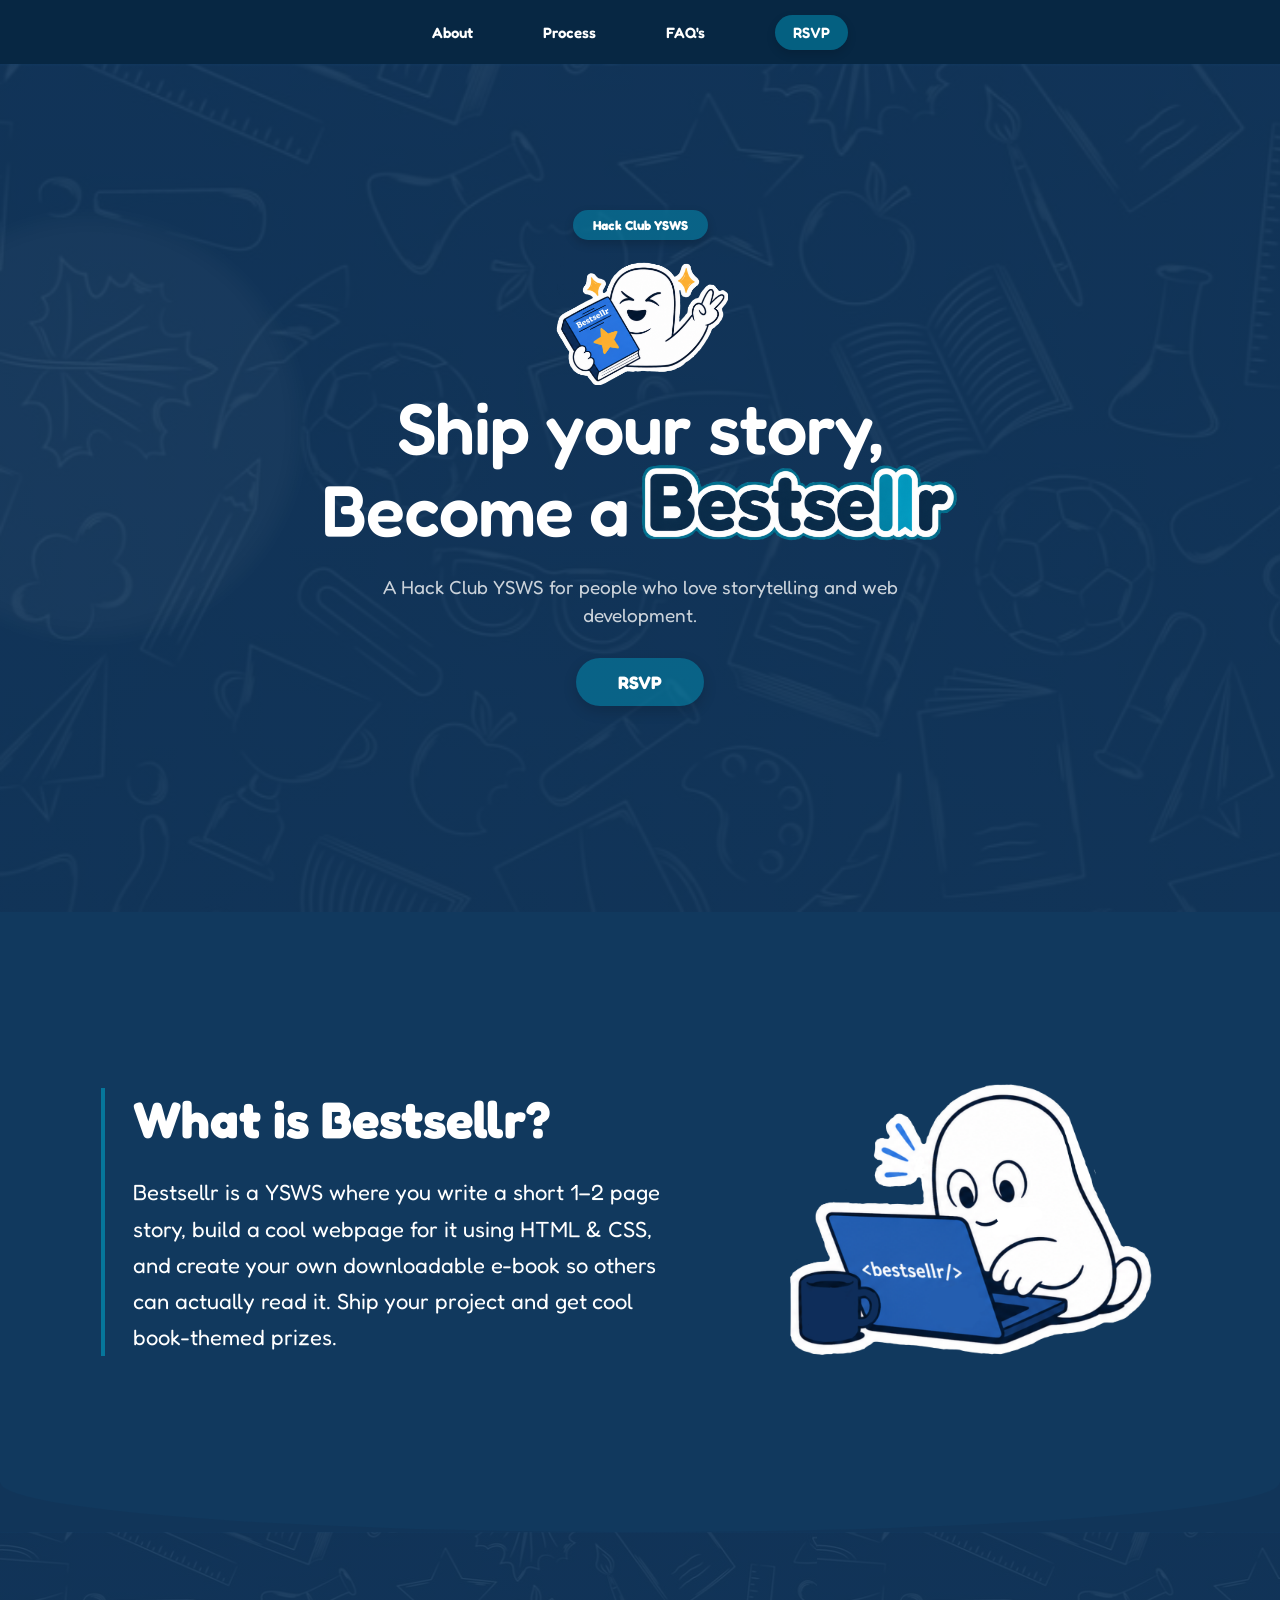
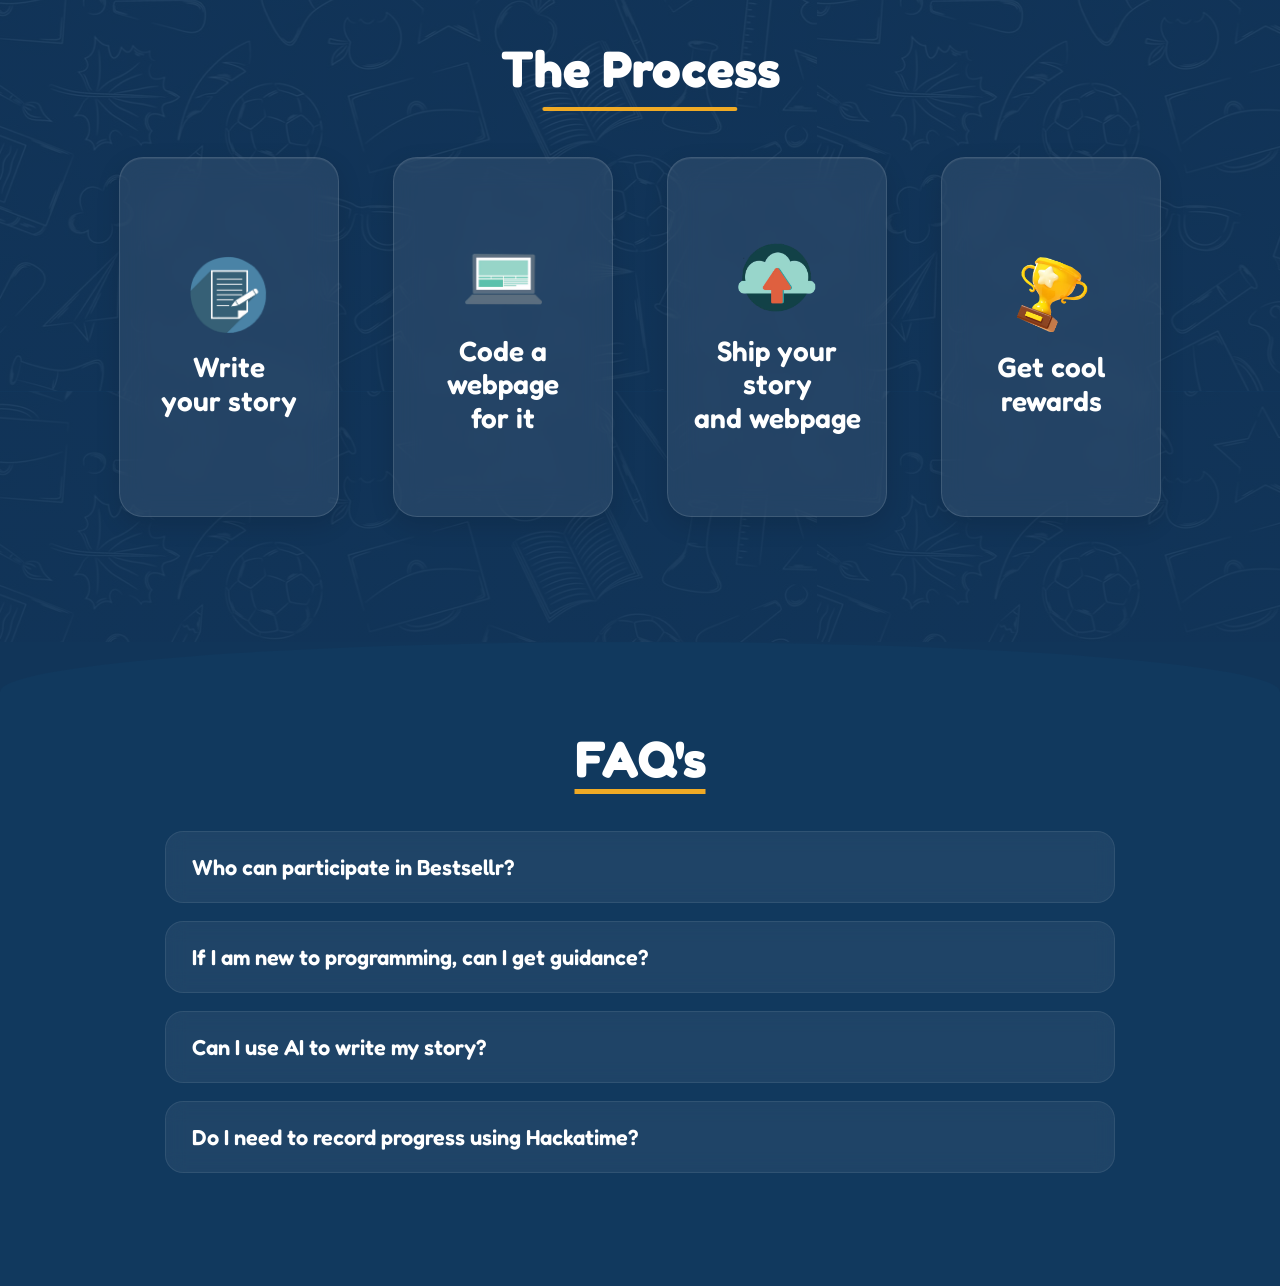
==== index.html @ 200b9997 "Made few updates" ====
<!DOCTYPE html>
<html lang="en">

<head>
    <title>Bestsellr</title>

    <meta charset="UTF-8">
    <meta name="viewport" content="width=device-width, initial-scale=1.0">

    <link rel="stylesheet" href="style.css">

    <link rel="preconnect" href="https://fonts.googleapis.com">
    <link rel="preconnect" href="https://fonts.gstatic.com" crossorigin>

    <link href="https://fonts.googleapis.com/css2?family=Fredoka:wght@300..700&display=swap" rel="stylesheet">
</head>

<body>
    <nav class="navbar">

        <div class="logo">
            <img src="images/bestsellr-logo.png" alt="Bestsellr Logo">
        </div>

        <ul class="nav-links">
            <li><a href="#about">About</a></li>
            <li><a href="#process">Process</a></li>
            <li><a href="#faq">FAQ's</a></li>
            <li><a href="https://rsvp.hackclub.community/bestsellr" class="nav-rsvp">RSVP</a></li>
        </ul>

    </nav>

    <header class="hero-section">

        <span class="tag">
            Hack Club YSWS
        </span>

        <img class="hero-mascot"
            src="images/bestsellrmascot.png"
            alt="Bestsellr Happy Mascot">

        <div class="hero-title">

            <h1>Ship your story,</h1>

            <div class="hero-bottom-title">

                <h1>Become a</h1>

                <img src="images/bestsellr-logo.png"
                    alt="Bestsellr Logo">

            </div>

        </div>

        <p>
            A Hack Club YSWS for people who love storytelling
            and web development.
        </p>

        <a href="https://rsvp.hackclub.community/bestsellr" class="hero-button">
            RSVP
        </a>

    </header>

    <section class="about-bestsellr-section" id="about">

        <div class="about-text">

            <h2>What is Bestsellr?</h2>

            <p>
                Bestsellr is a YSWS where you write a short
                1–2 page story, build a cool webpage for it
                using HTML & CSS, and create your own
                downloadable e-book so others can actually
                read it.

                Ship your project and get cool
                book-themed prizes.
            </p>

        </div>

        <img src="images/codingmascot.png"
            alt="Coding Mascot">

    </section>

    <section class="process-section" id="process">

        <h2>The Process</h2>

        <div class="process-cards">

            <div class="card">

                <img src="images/write.png"
                    alt="Write Story">

                <h3>Write your story</h3>

            </div>

            <div class="card">

                <img src="images/code.png"
                    alt="Code Website">

                <h3>Code a webpage for it</h3>

            </div>

            <div class="card">

                <img src="images/ship.png"
                    alt="Ship Project">

                <h3>Ship your story and webpage</h3>

            </div>

            <div class="card">

                <img src="images/reward.png"
                    alt="Rewards">

                <h3>Get cool rewards</h3>

            </div>

        </div>

    </section>
    
    <section class="faq-section" id="faq">

        <h2>FAQ's</h2>

        <div class="faq">

            <div class="faq-question">

                <h3>
                    Who can participate in Bestsellr?
                </h3>

                <div class="faq-arrow"></div>

            </div>

            <p>
                Anyone aged 13–18 (inclusive) can participate.
                No prior experience is required.
            </p>

        </div>

        <div class="faq">

            <div class="faq-question">

                <h3>
                    If I am new to programming,
                    can I get guidance?
                </h3>

                <div class="faq-arrow"></div>

            </div>

            <p>
                Yep! You will get beginner-friendly guidance
                where we build a sample webpage together
                using basic HTML and CSS.
            </p>

        </div>
        <div class="faq">

            <div class="faq-question">

                <h3>
                    Can I use AI to write my story?
                </h3>

                <div class="faq-arrow"></div>

            </div>

            <p>
                Nope! We encourage completely human-written,
                original, and creative stories.
            </p>

        </div>

        <div class="faq">

            <div class="faq-question">

                <h3>
                    Do I need to record progress using Hackatime?
                </h3>

                <div class="faq-arrow"></div>

            </div>

            <p>
                Yep! You should submit Hackatime or
                Hack Club Lapse recorded project to verify your work.
            </p>

        </div>

    </section>

    <script src="script.js"></script>

</body>

</html>
---- style.css ----
* {
    margin: 0;
    padding: 0;
    box-sizing: border-box;
}

html {
    scroll-behavior: smooth;
}

body {
    font-family: "Fredoka", sans-serif;
    background: #113559;
    color: white;
    overflow-x: hidden;
}

/* NAVBAR */

.navbar {
    width: 100%;
    height: 64px;
    background-color: #072743;

    display: flex;
    justify-content: center;
    align-items: center;

    position: sticky;
    top: 0;
    z-index: 1000;
}

.logo {
    display: none;
}

.nav-links {
    list-style: none;
    display: flex;
    gap: 70px;

}

.nav-links a {
    color: #ffffff;
    text-decoration: none;

    font-size: 15px;
    font-weight: 600;

    position: relative;

    transition: 0.3s ease;
}
.nav-links a::after {
    content: "";

    position: absolute;

    left: 0;
    bottom: -5px;

    width: 0%;
    height: 2px;

    background: white;

    border-radius: 10px;

    transition: width 0.35s ease;
}

.nav-links a:hover::after {
    width: 100%;
}

.nav-rsvp {
    background: rgba(2, 145, 181, 0.55);

    padding: 8px 18px;

    border-radius: 999px;

    box-shadow: 0 4px 10px rgba(0, 0, 0, 0.14);

    transition: 0.3s ease !important;
}

.nav-rsvp:hover {
    background: rgba(2, 145, 181, 0.85);
}
.nav-rsvp::after {
    display: none;
}

.hero-section {
    width: 100%;
    min-height: calc(100vh - 52px);

    background:
        linear-gradient(
            rgba(17, 53, 89, 0.90),
            rgba(17, 53, 89, 0.93)
        ),
        url("images/bg-pattern.png");

    background-size: cover;
    background-position: center;

    display: flex;
    flex-direction: column;
    align-items: center;
    justify-content: center;

    text-align: center;

    padding: 10px 20px 70px;

    position: relative;

}
.hero-section::before {
    content: "";

    position: absolute;

    width: 420px;
    height: 420px;

    background: rgba(255,255,255,0.03);

    border-radius: 50%;

    top: 18%;
    left: -120px;

    filter: blur(10px);
}
.tag {
    background: rgba(2, 145, 181, 0.5);
    color: white;

    font-size: 13px;
    font-weight: 700;

    padding: 7px 20px;
    border-radius: 30px;

    margin-bottom: 16px;

    box-shadow: 0 4px 10px rgba(0, 0, 0, 0.18);
}

.hero-mascot {
    width: 175px;
    margin-bottom: 10px;
}

.hero-title h1 {
    font-size: clamp(44px, 6vw, 72px);

    line-height: 1.08;

    font-weight: 550;

    letter-spacing: -1px;
}
.hero-bottom-title {
    margin-top: 6px;
}

.hero-bottom-title {
    display: flex;
    justify-content: center;
    align-items: center;
    gap: 12px;

    margin-top: 4px;
}

.hero-bottom-title {
    display: flex;
    align-items: flex-end;
    justify-content: center;

    gap: 10px;

    margin-top: -4px;
}

.hero-bottom-title img {
    width: clamp(190px, 26vw, 320px);

    transform: translateY(-2px);
}

.hero-bottom-title img {
    width: clamp(190px, 26vw, 320px);

    transform: translateY(-2px);
}

.hero-section p {
    max-width: 620px;

    font-size: 19px;
    line-height: 1.5;

    color: rgba(255,255,255,0.78);

    margin-top: 18px;
    margin-bottom: 28px;
}

.hero-title {
    transform: translateY(-6px);
}

.hero-button {
    background: rgba(2, 145, 181, 0.5);
    color: white;

    border: none;
    border-radius: 28px;

    padding: 13px 42px;

    font-family: "Fredoka", sans-serif;
    font-size: 18px;
    font-weight: 700;

    cursor: pointer;

    transition: 0.3s ease;

    box-shadow: 0 5px 14px rgba(0, 0, 0, 0.16);
    display: inline-block;
    text-decoration: none;
}

.hero-button:hover {
    transform: translateY(-3px);
    background: rgba(2, 145, 181, 1);
}


.about-bestsellr-section {
    width: 100%;
    min-height: 620px;

    background: #11395e;

    display: flex;
    align-items: center;
    justify-content: center;

    gap: 100px;

    padding: 90px 8%;

    position: relative;
    overflow: hidden;

    
    border-bottom-left-radius: 50% 50px;
    border-bottom-right-radius: 50% 50px;
}

.about-text {
    max-width: 560px;

    border-left: 4px solid rgba(2, 145, 181, 0.7);

    padding-left: 28px;

    transform: translateX(-24px);

}

.about-text h2 {
    font-size: clamp(34px, 4vw, 54px);
    margin-bottom: 24px;
}

.about-text p {
    font-size: 22px;
    line-height: 1.65;
    color: #ffffff;
}

.about-bestsellr-section img {
    width: 370px;
    position: relative;
    z-index: 2;
    filter: none;
    box-shadow: none;
    animation: none;
}

.process-section {
    width: 100%;
    background:
        linear-gradient(
            rgba(17, 53, 89, 0.90),
            rgba(17, 53, 89, 0.93)
        ),
        url("images/bg-pattern.png");

    text-align: center;

    padding: 105px 8% 125px;
}

.process-section h2 {
    font-size: clamp(34px, 4vw, 54px);

    margin-bottom: 58px;

    position: relative;

    display: inline-block;
}

.process-section h2::after {
    content: "";

    position: absolute;

    left: 50%;
    bottom: -12px;

    transform: translateX(-50%);

    width: 70%;
    height: 4px;

    background: #f0aa25;

    border-radius: 20px;
}

.process-cards {
    max-width: 1100px;
    margin: 0 auto;

    display: grid;
    grid-template-columns: repeat(4, 1fr);

    gap: 22px;
}

.card {
    width: 100%;
    max-width: 220px;
    margin: 0 auto;

    background: rgba(255, 255, 255, 0.08);

    border: 1px solid rgba(255, 255, 255, 0.12);

    border-radius: 24px;

    min-height: 360px;

    padding: 38px 18px;

    display: flex;
    flex-direction: column;
    align-items: center;
    justify-content: center;

    transition: 0.35s ease;

    backdrop-filter: blur(14px);
    -webkit-backdrop-filter: blur(14px);

    box-shadow:
        0 8px 24px rgba(0, 0, 0, 0.12),
        inset 0 1px 1px rgba(255, 255, 255, 0.08);
}

.card:hover {
    transform: translateY(-10px);

    background: rgba(255, 255, 255, 0.12);

    border-color: rgba(255, 255, 255, 0.18);
}

.card img {
    width: 78px;
    height: 78px;
    object-fit: contain;
    margin-bottom: 18px;

    transition: 0.3s ease;
}

.card:hover img {
    transform: scale(1.12) rotate(3deg);
}

.card h3 {
    font-size: 28px;
    line-height: 1.2;

    color: white;
    font-weight: 600;

    text-align: center;
    text-wrap: balance;
}

.faq-section {
    width: 100%;
    background: #11395e;

    padding: 85px 8% 95px;

    border-top-left-radius: 50% 50px;
    border-top-right-radius: 50% 50px;
}

.faq-section h2 {
    text-align: center;
    font-size: clamp(34px, 4vw, 54px);
    margin-bottom: 42px;

    text-decoration: underline;
    text-decoration-color: #f0aa25;
    text-underline-offset: 12px;
}

.faq {
    max-width: 950px;

    background: rgba(255, 255, 255, 0.06);

    border: 1px solid rgba(255, 255, 255, 0.08);

    margin: 18px auto;

    border-radius: 18px;

    overflow: hidden;

    cursor: pointer;

    transition: 0.3s ease;

    backdrop-filter: blur(10px);
}

.faq:hover {
    background: rgba(255, 255, 255, 0.09);

    transform: translateY(-2px);
}

.faq-question {
    width: 100%;

    padding: 22px 26px;

    display: flex;
    align-items: center;
    justify-content: space-between;

    gap: 20px;
}

.faq h3 {
    font-size: clamp(16px, 1.7vw, 22px);
    color: white;
    font-weight: 600;
}

.faq-arrow {
    font-size: 26px;
    color: #f0aa25;

    transition: 0.3s ease;
}

.faq p {
    max-height: 0;
    overflow: hidden;

    padding: 0 26px;

    font-size: clamp(15px, 1.4vw, 18px);
    line-height: 1.5;

    color: #d7e6ee;

    transition: 0.35s ease;
}

.faq.active p {
    max-height: 180px;

    padding: 0 26px 22px;
}

.faq.active .faq-arrow {
    transform: rotate(180deg);
}

footer {
    background: #072743;
    text-align: center;
    padding: 24px 15px;
}

footer p {
    color: #d7e6ee;
    font-size: 15px;
}

/* ANIMATIONS */

@keyframes float {
    0% {
        transform: translateY(0);
    }

    50% {
        transform: translateY(-14px);
    }

    100% {
        transform: translateY(0);
    }
}

@keyframes fadeIn {
    from {
        opacity: 0;
    }

    to {
        opacity: 1;
    }
}

@keyframes slideUp {
    from {
        opacity: 0;
        transform: translateY(28px);
    }

    to {
        opacity: 1;
        transform: translateY(0);
    }
}

@keyframes popUp {
    from {
        opacity: 0;
        transform: scale(0.85);
    }

    to {
        opacity: 1;
        transform: scale(1);
    }
}

/* RESPONSIVE */

@media (max-width: 950px) {
    .about-bestsellr-section {
        flex-direction: column;
        text-align: center;
        gap: 40px;
    }

    .process-cards {
        grid-template-columns: repeat(2, 1fr);
    }
}

@media (max-width: 600px) {
    .navbar {
        height: 50px;
    }

    .nav-links {
        gap: 30px;
    }

    .nav-links a {
        font-size: 12px;
    }

    .hero-section {
        min-height: calc(100vh - 50px);
        padding: 50px 18px;
    }

    .hero-mascot {
        width: 120px;
    }

    .hero-bottom-title {
        gap: 8px;
    }

    .about-bestsellr-section,
    .process-section,
    .faq-section {
        padding-left: 6%;
        padding-right: 6%;
    }

    .process-cards {
        grid-template-columns: 1fr;
    }

    .card {
        min-height: 190px;
    }

    .faq:hover {
        transform: none;
    }
}
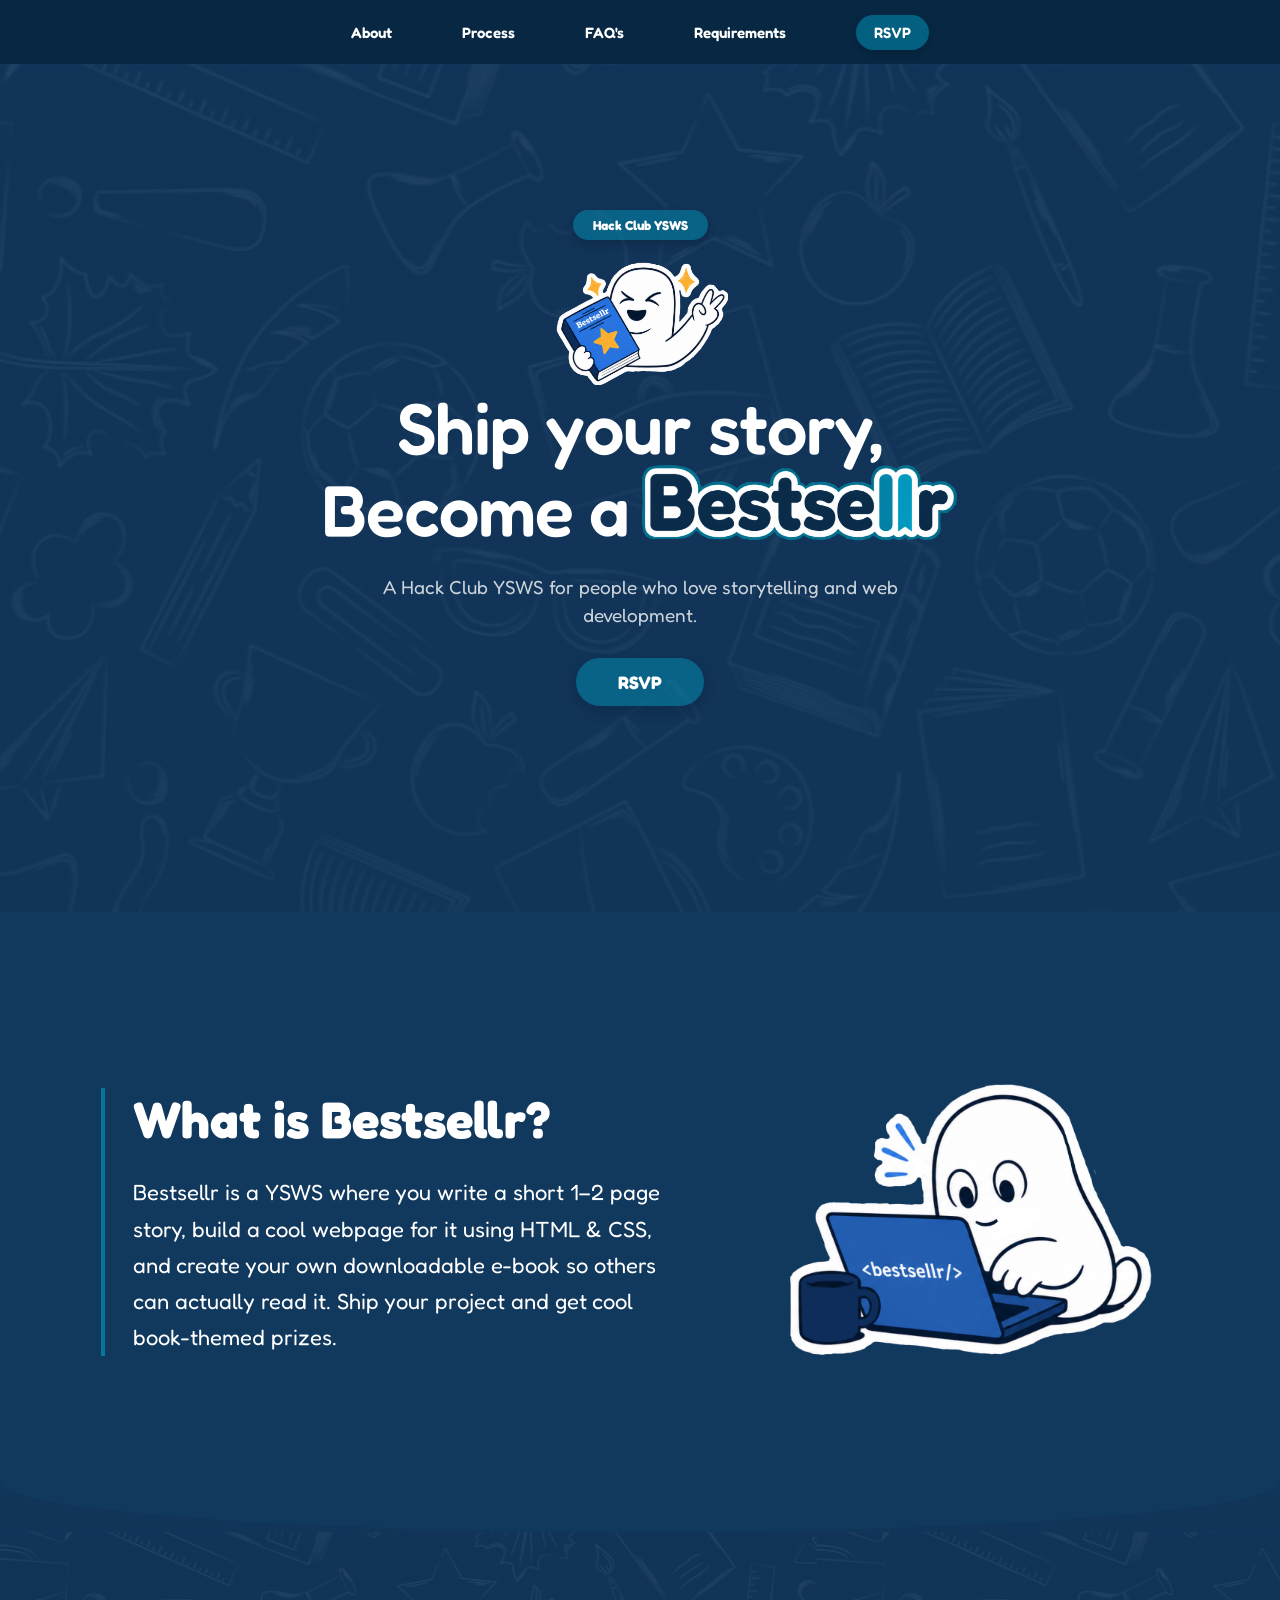
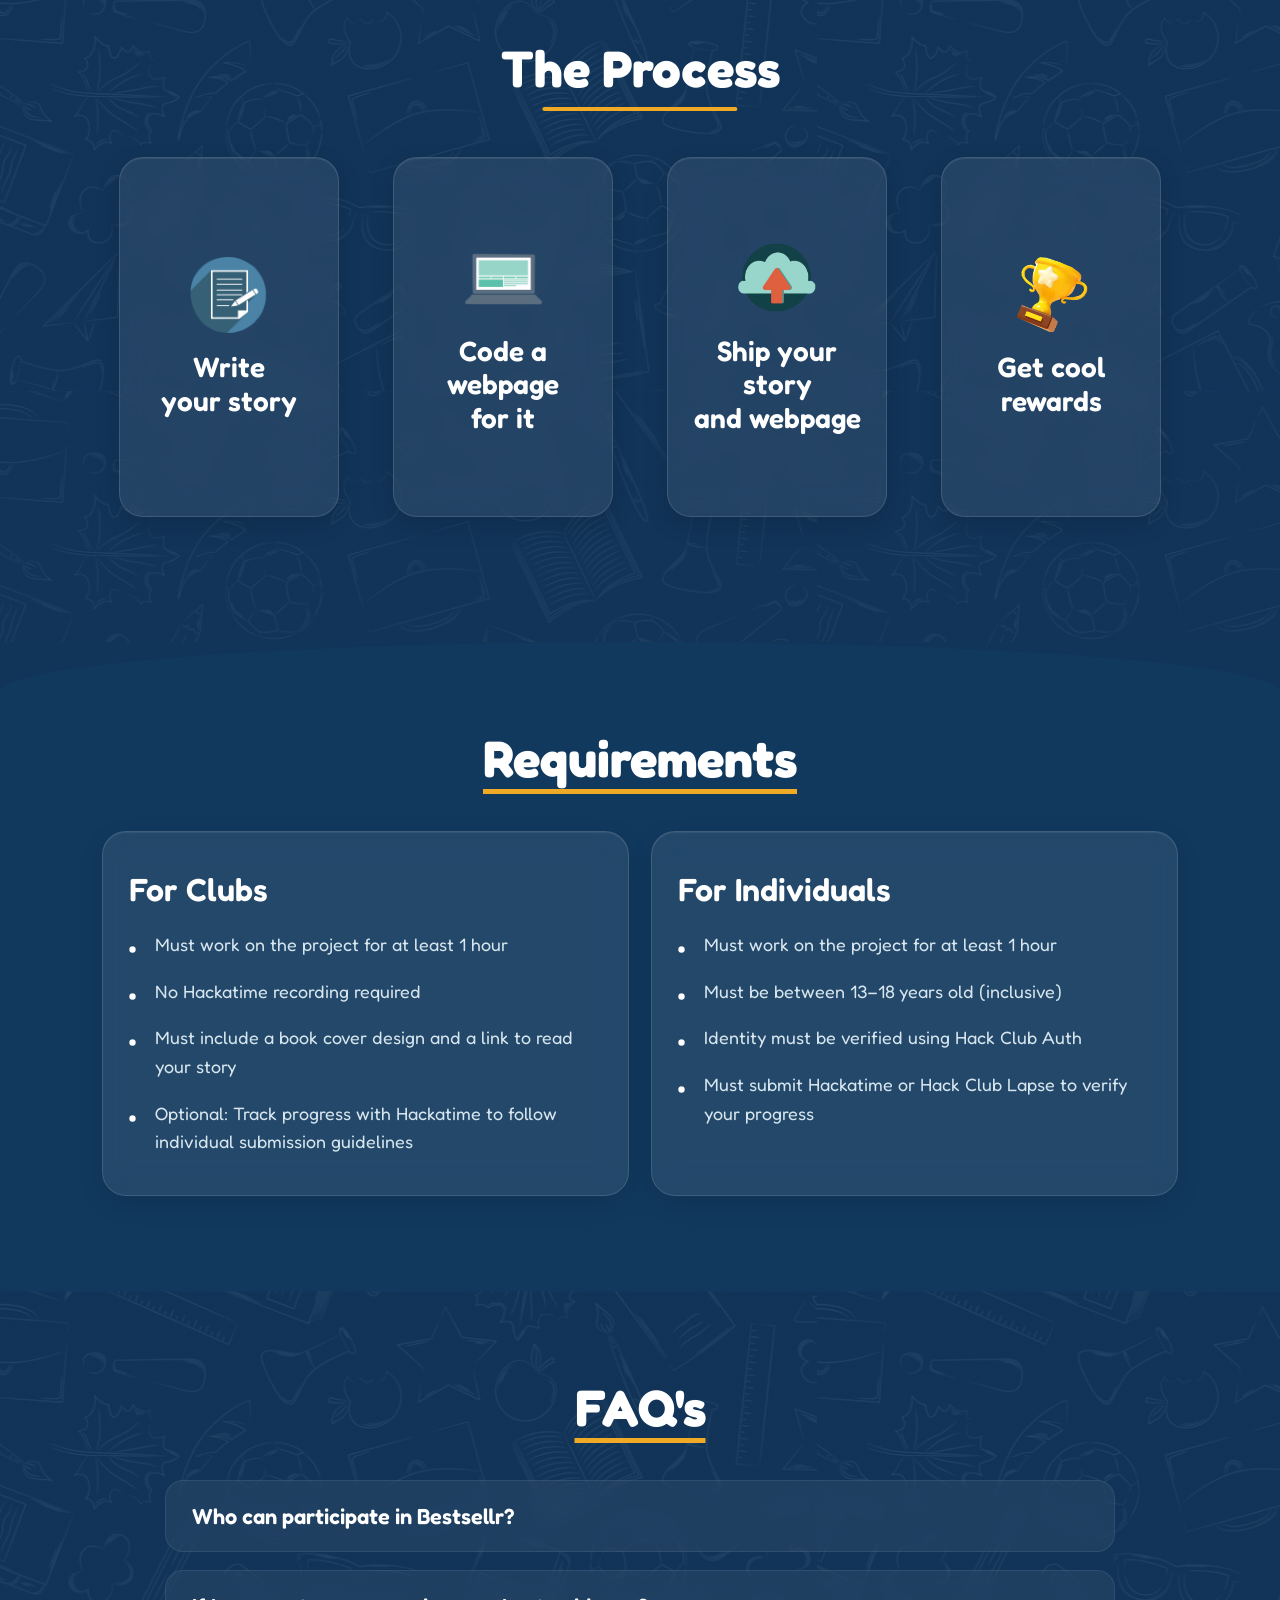
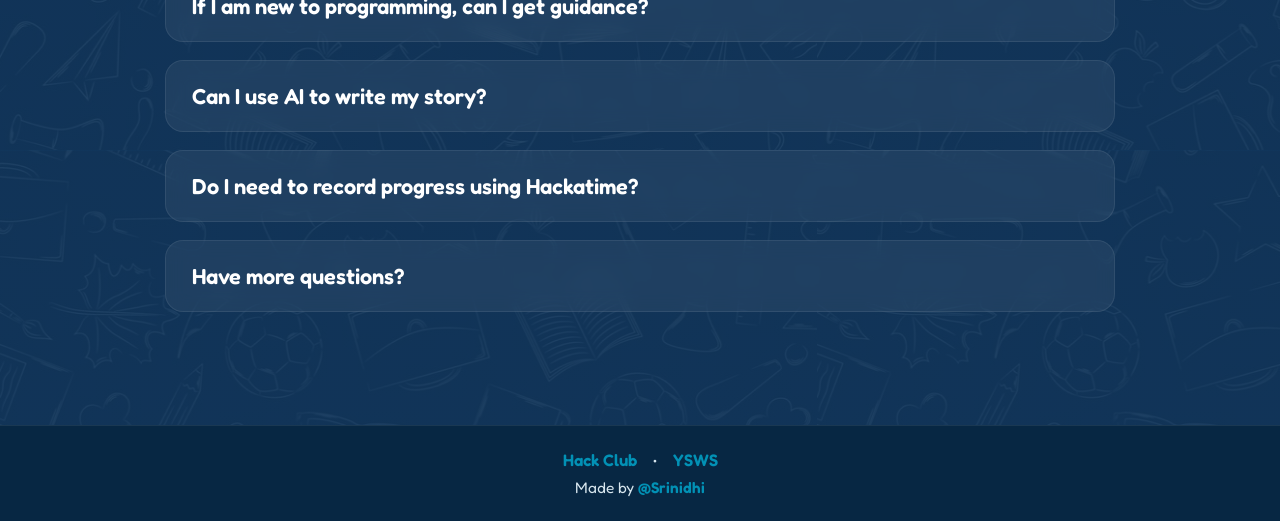
==== commit bc335f7b: "Added the footer and Requirements" ====
--- a/index.html
+++ b/index.html
@@ -26,6 +26,7 @@
             <li><a href="#about">About</a></li>
             <li><a href="#process">Process</a></li>
             <li><a href="#faq">FAQ's</a></li>
+            <li><a href="#requirements">Requirements</a></li>
             <li><a href="https://rsvp.hackclub.community/bestsellr" class="nav-rsvp">RSVP</a></li>
         </ul>
 
@@ -136,7 +137,33 @@
         </div>
 
     </section>
-    
+    <section id="requirements" class="requirements-section">
+        <h2>Requirements</h2>
+        
+        <div class="requirements-container">
+            <!-- CLUBS REQUIREMENTS -->
+            <div class="requirement-card">
+                <h3>For Clubs</h3>
+                <ul class="requirement-list">
+                    <li>Must work on the project for at least 1 hour</li>
+                    <li>No Hackatime recording required</li>
+                    <li>Must include a book cover design and a link to read your story</li>
+                    <li>Optional: Track progress with Hackatime to follow individual submission guidelines</li>
+                </ul>
+            </div>
+
+            <!-- INDIVIDUALS REQUIREMENTS -->
+            <div class="requirement-card">
+                <h3>For Individuals</h3>
+                <ul class="requirement-list">
+                    <li>Must work on the project for at least 1 hour</li>
+                    <li>Must be between 13–18 years old (inclusive)</li>
+                    <li>Identity must be verified using Hack Club Auth</li>
+                    <li>Must submit Hackatime or Hack Club Lapse to verify your progress</li>
+                </ul>
+            </div>
+        </div>
+    </section>
     <section class="faq-section" id="faq">
 
         <h2>FAQ's</h2>
@@ -218,10 +245,30 @@
 
         </div>
 
+        <div class="faq">
+
+            <div class="faq-question">
+                <h3>
+                    Have more questions?
+                </h3>
+                <div class="faq-arrow"></div>
+            </div>
+            <p>Head to #bestsellr channel in Slack and ask your question. Someone will eventually get it answered.</p>
+        </div>
+
     </section>
 
     <script src="script.js"></script>
-
+    <footer>
+        <div class="footer-content">
+            <div class="footer-links">
+                <a href="https://hackclub.com" target="_blank">Hack Club</a>
+                <span class="footer-divider">•</span>
+                <a href="https://ysws.hackclub.com/" target="_blank">YSWS</a>
+            </div>
+            <p>Made by <a href="https://github.com/SrinidhiPakalapati" target="_blank">@Srinidhi</a></p>
+        </div>
+    </footer>
 </body>
 
 </html>
--- a/style.css
+++ b/style.css
@@ -119,23 +119,6 @@
 
     position: relative;
 
-}
-.hero-section::before {
-    content: "";
-
-    position: absolute;
-
-    width: 420px;
-    height: 420px;
-
-    background: rgba(255,255,255,0.03);
-
-    border-radius: 50%;
-
-    top: 18%;
-    left: -120px;
-
-    filter: blur(10px);
 }
 .tag {
     background: rgba(2, 145, 181, 0.5);
@@ -414,12 +397,14 @@
 
 .faq-section {
     width: 100%;
-    background: #11395e;
+    background:
+        linear-gradient(
+            rgba(17, 53, 89, 0.90),
+            rgba(17, 53, 89, 0.93)
+        ),
+        url("images/bg-pattern.png");
 
     padding: 85px 8% 95px;
-
-    border-top-left-radius: 50% 50px;
-    border-top-right-radius: 50% 50px;
 }
 
 .faq-section h2 {
@@ -627,3 +612,173 @@
         transform: none;
     }
 }
+
+.requirements-section {
+    width: 100%;
+    background: #11395e;
+    text-align: center;
+    padding: 85px 8% 95px;
+
+    border-top-left-radius: 50% 50px;
+    border-top-right-radius: 50% 50px;
+}
+
+.requirements-section h2 {
+    text-align: center;
+    font-size: clamp(34px, 4vw, 54px);
+    margin-bottom: 42px;
+
+    text-decoration: underline;
+    text-decoration-color: #f0aa25;
+    text-underline-offset: 12px;
+}
+
+.requirements-container {
+    max-width: 1100px;
+    margin: 0 auto;
+
+    display: grid;
+    grid-template-columns: repeat(2, 1fr);
+    gap: 22px;
+}
+
+.requirement-card {
+    width: 100%;
+    text-align: left;
+
+    background: rgba(255, 255, 255, 0.08);
+    border: 1px solid rgba(255, 255, 255, 0.12);
+    border-radius: 24px;
+
+    padding: 38px 26px;
+
+    display: flex;
+    flex-direction: column;
+    align-items: flex-start;
+
+    transition: 0.35s ease;
+    backdrop-filter: blur(14px);
+    -webkit-backdrop-filter: blur(14px);
+    box-shadow: 0 8px 24px rgba(0, 0, 0, 0.12), inset 0 1px 1px rgba(255, 255, 255, 0.08);
+}
+
+.requirement-card:hover {
+    transform: translateY(-10px);
+    background: rgba(255, 255, 255, 0.12);
+    border-color: rgba(255, 255, 255, 0.18);
+}
+
+.requirement-card h3 {
+    font-size: clamp(24px, 2.5vw, 32px);
+    color: #ffffff;;
+    margin-bottom: 22px;
+    font-weight: 600;
+}
+
+.requirement-list {
+    list-style: none;
+    padding: 0;
+    width: 100%;
+}
+
+.requirement-list li {
+    font-size: clamp(15px, 1.4vw, 18px);
+    line-height: 1.6;
+    color: #d7e6ee;
+    margin-bottom: 18px;
+    padding-left: 26px;
+    position: relative;
+}
+
+.requirement-list li:before {
+    content: "•";
+    position: absolute;
+    left: 0;
+    color: #ffffff;
+    font-weight: 700;
+    font-size: 22px;
+}
+
+.requirement-list li:last-child {
+    margin-bottom: 0;
+}
+
+/* RESPONSIVE */
+
+@media (max-width: 950px) {
+    .requirements-container {
+        grid-template-columns: 1fr;
+    }
+}
+
+@media (max-width: 600px) {
+    .requirements-section {
+        padding-left: 6%;
+        padding-right: 6%;
+    }
+
+    .requirement-card:hover {
+        transform: none;
+    }
+}   
+footer {
+    width: 100%;
+    background: #072743;
+    padding: 24px 8%;
+    text-align: center;
+    border-top: 1px solid rgba(255, 255, 255, 0.08);
+}
+
+.footer-content {
+    max-width: 1100px;
+    margin: 0 auto;
+}
+
+.footer-links {
+    margin-bottom: 8px;
+    font-size: clamp(15px, 1.3vw, 18px);
+}
+
+.footer-links a {
+    color: #0291b5;
+    text-decoration: none;
+    font-weight: 600;
+    transition: 0.3s ease;
+}
+
+.footer-links a:hover {
+    color: #f0aa25;
+}
+
+.footer-divider {
+    color: #d7e6ee;
+    margin: 0 12px;
+}
+
+footer p {
+    color: #d7e6ee;
+    font-size: clamp(14px, 1.2vw, 16px);
+    margin: 0;
+}
+
+footer p a {
+    color: #0291b5;
+    text-decoration: none;
+    font-weight: 600;
+    transition: 0.3s ease;
+}
+
+footer p a:hover {
+    color: #f0aa25;
+}
+
+
+@media (max-width: 600px) {
+    footer {
+        padding: 20px 6%;
+    }
+
+    .footer-links {
+        margin-bottom: 8px;
+    }
+}
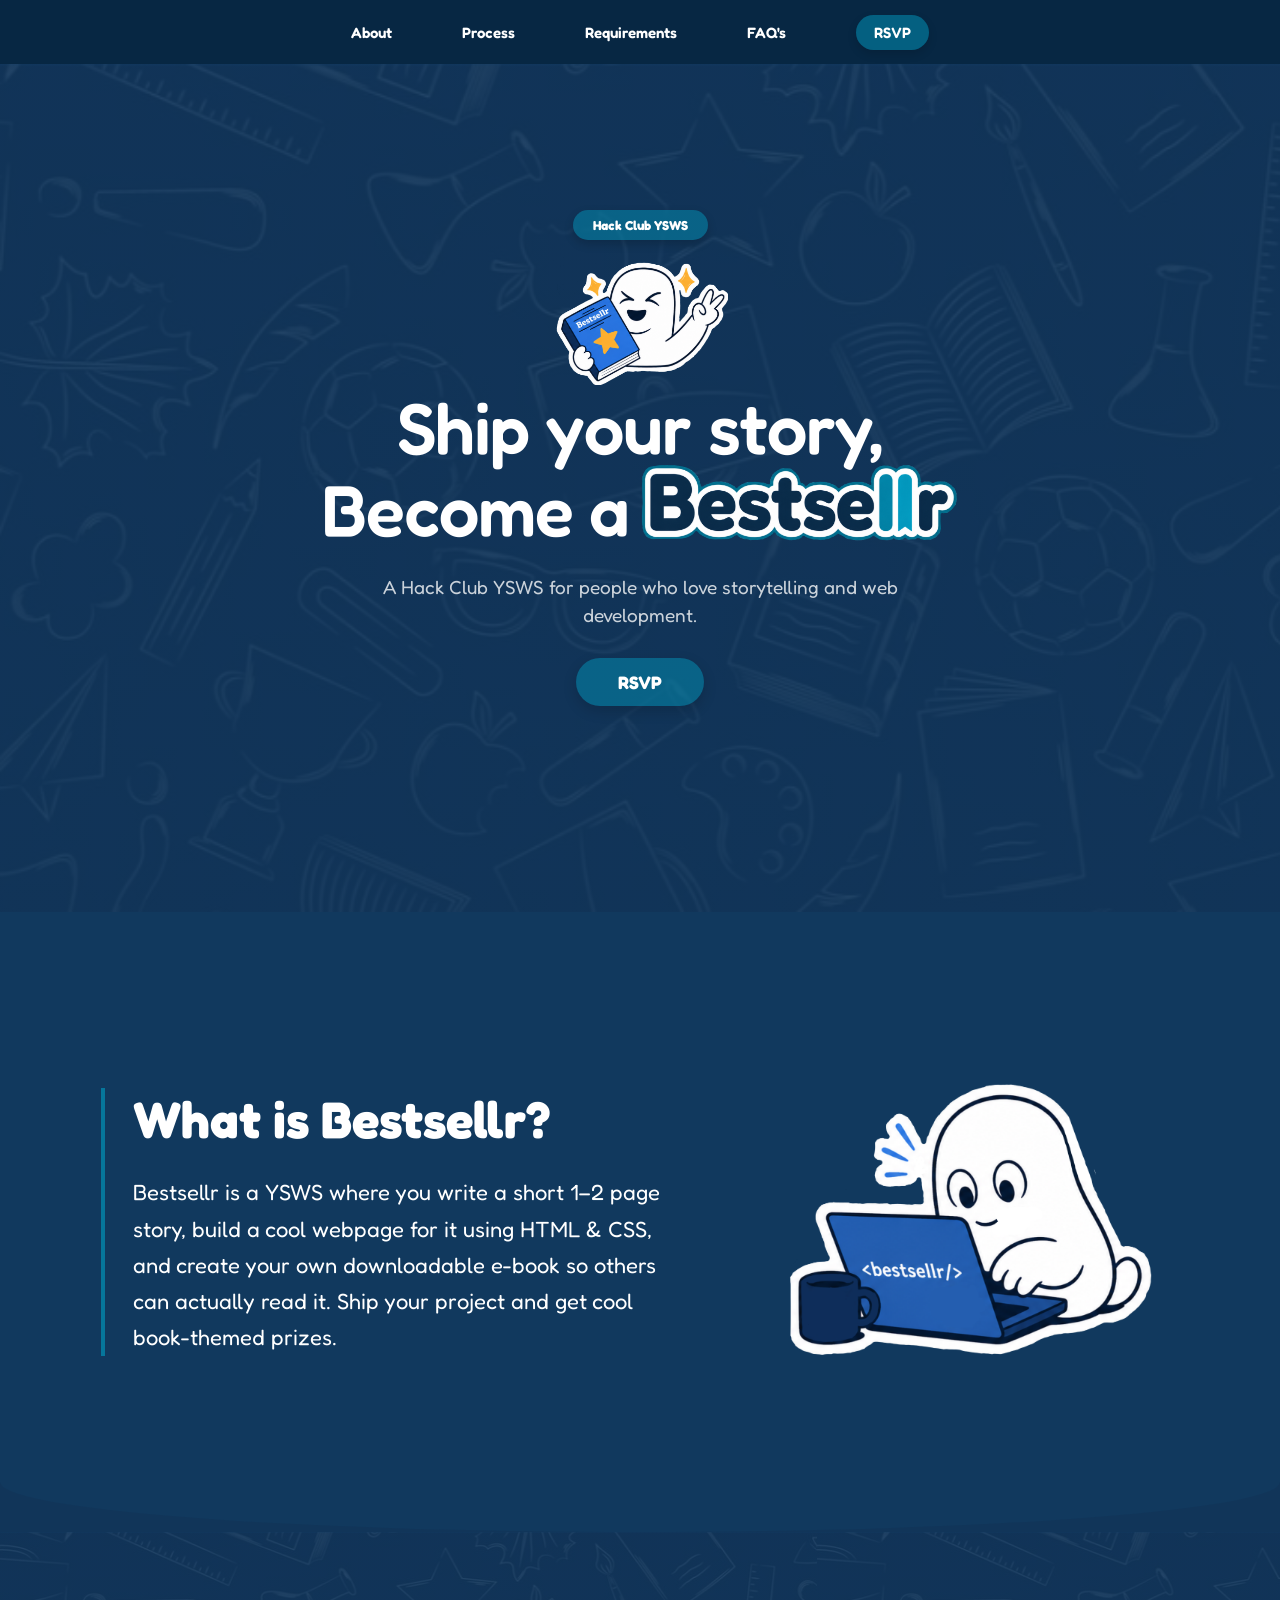
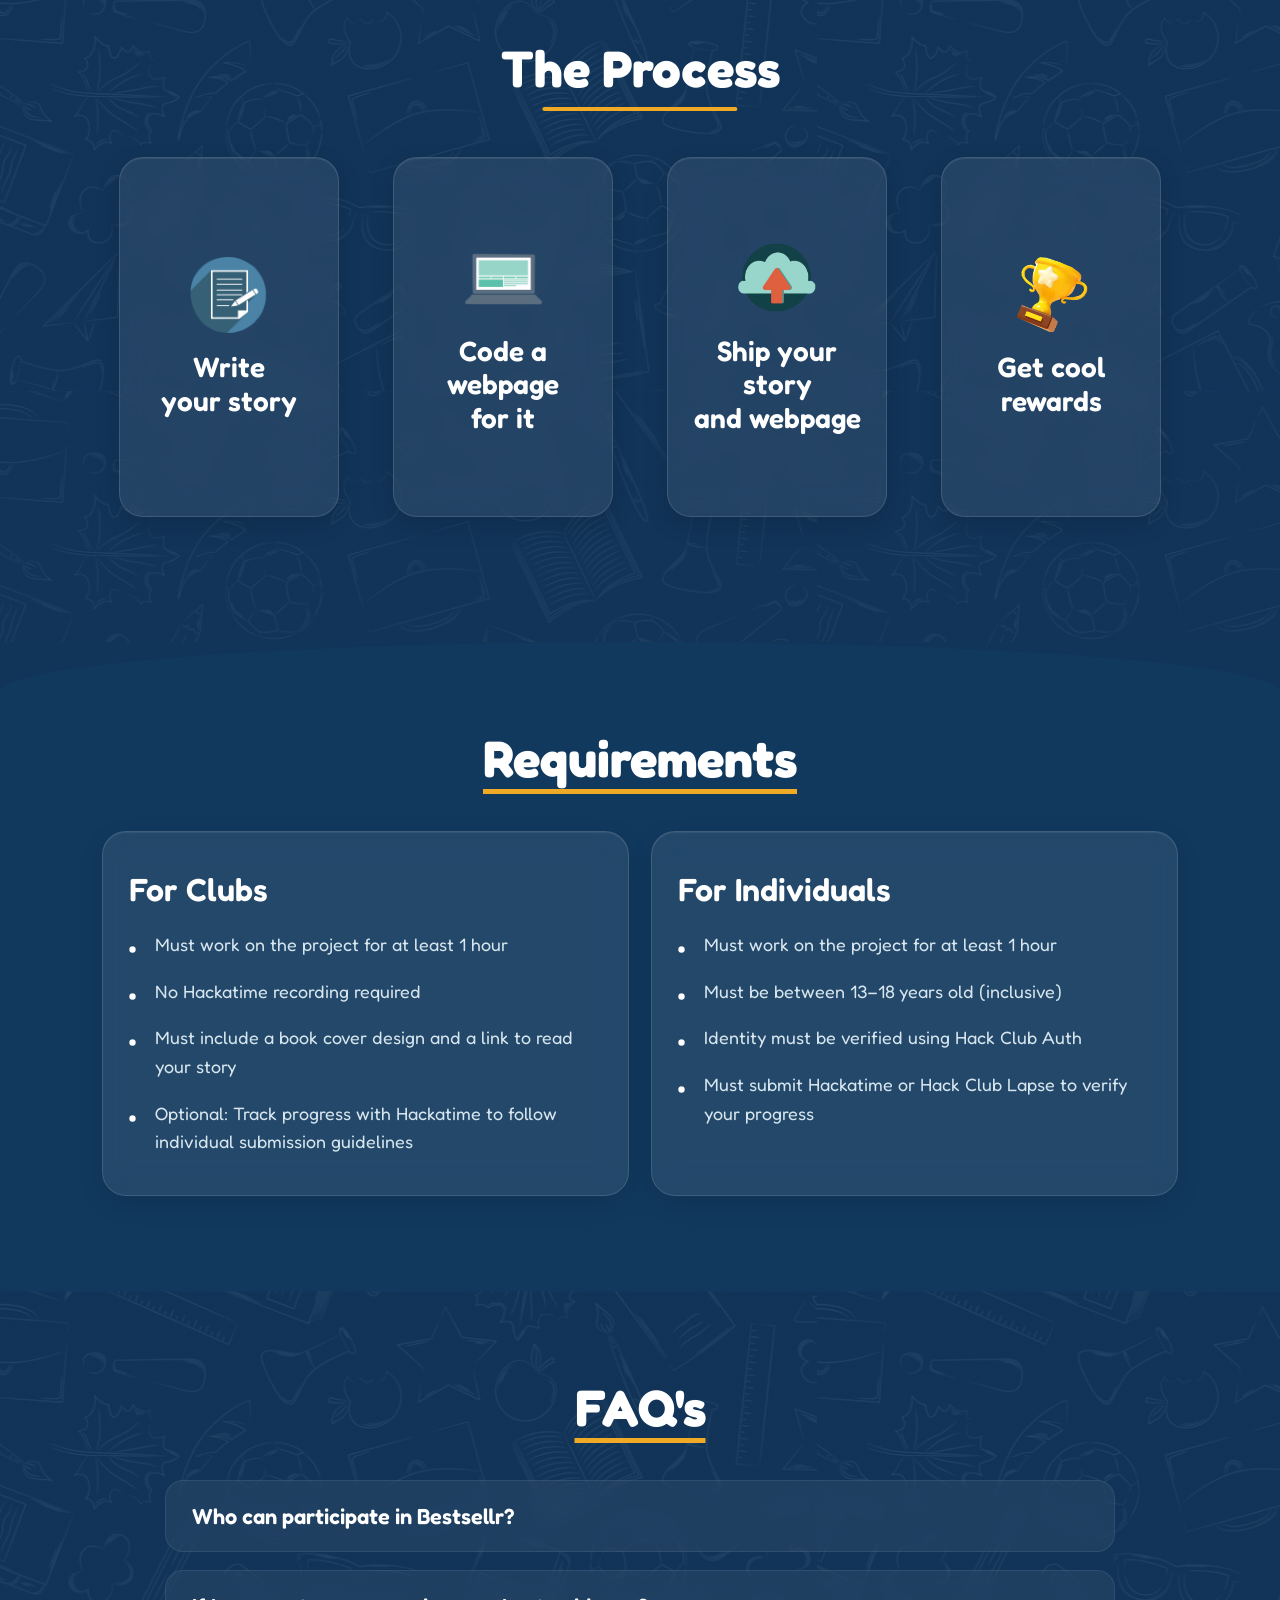
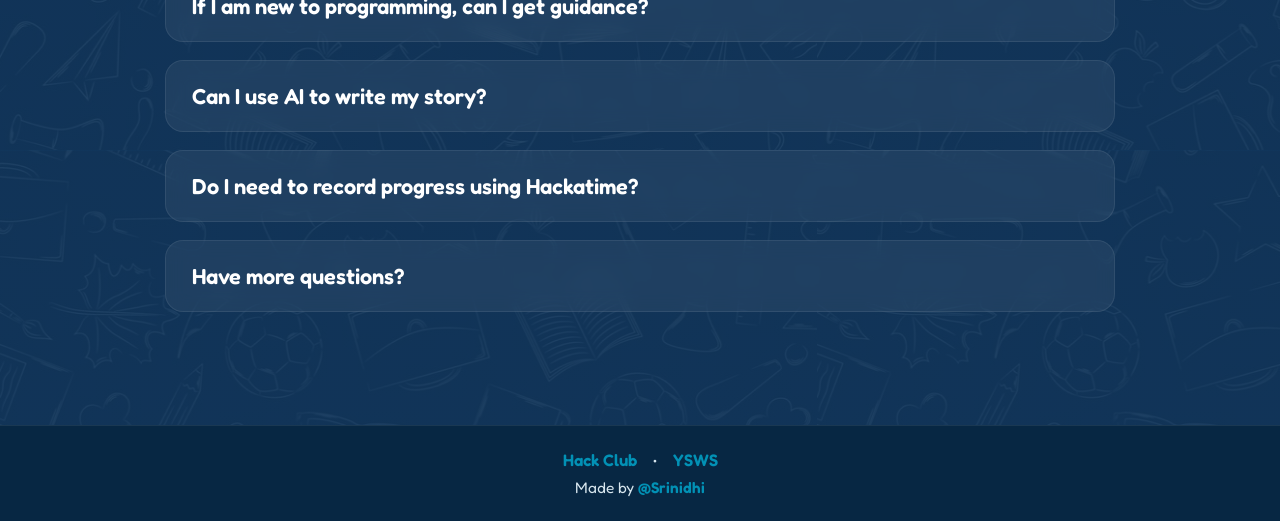
==== commit b7e90974: "Corrected a Small Typo" ====
--- a/index.html
+++ b/index.html
@@ -25,8 +25,8 @@
         <ul class="nav-links">
             <li><a href="#about">About</a></li>
             <li><a href="#process">Process</a></li>
+            <li><a href="#requirements">Requirements</a></li>
             <li><a href="#faq">FAQ's</a></li>
-            <li><a href="#requirements">Requirements</a></li>
             <li><a href="https://rsvp.hackclub.community/bestsellr" class="nav-rsvp">RSVP</a></li>
         </ul>
 
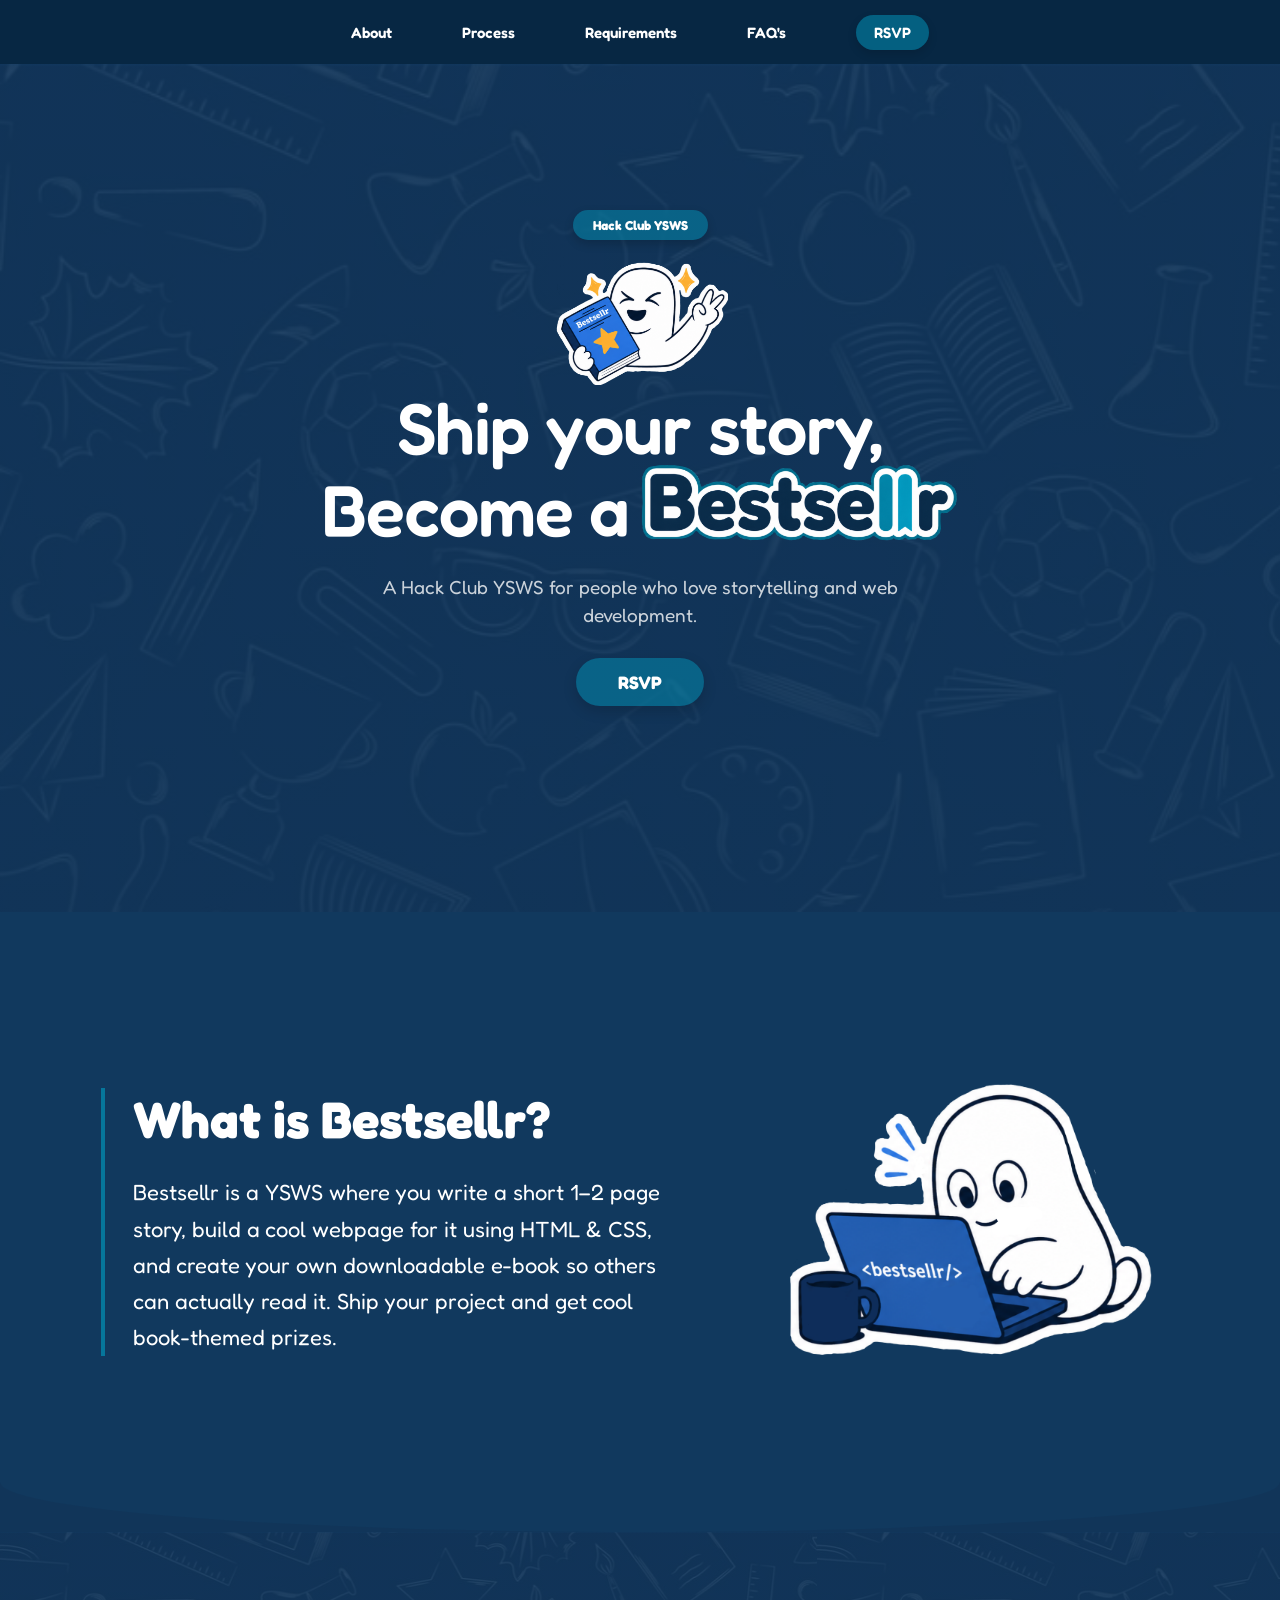
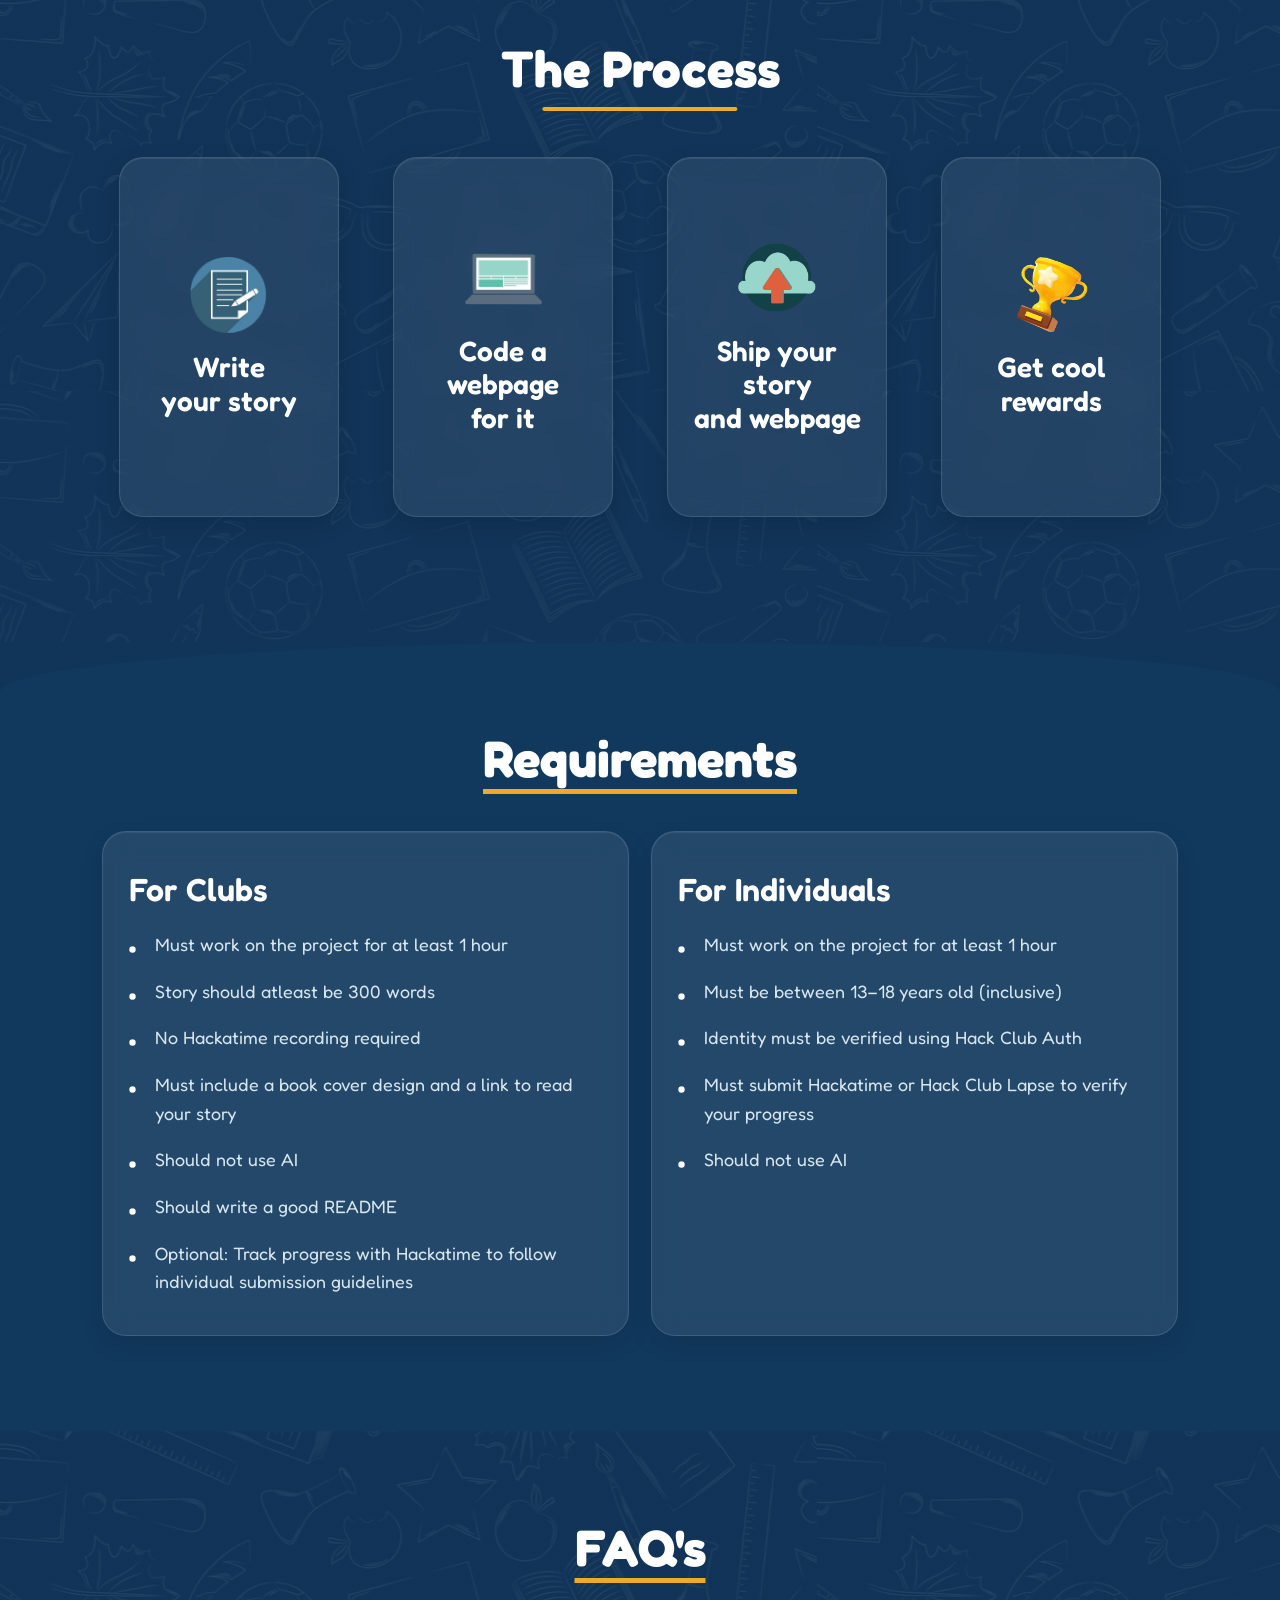
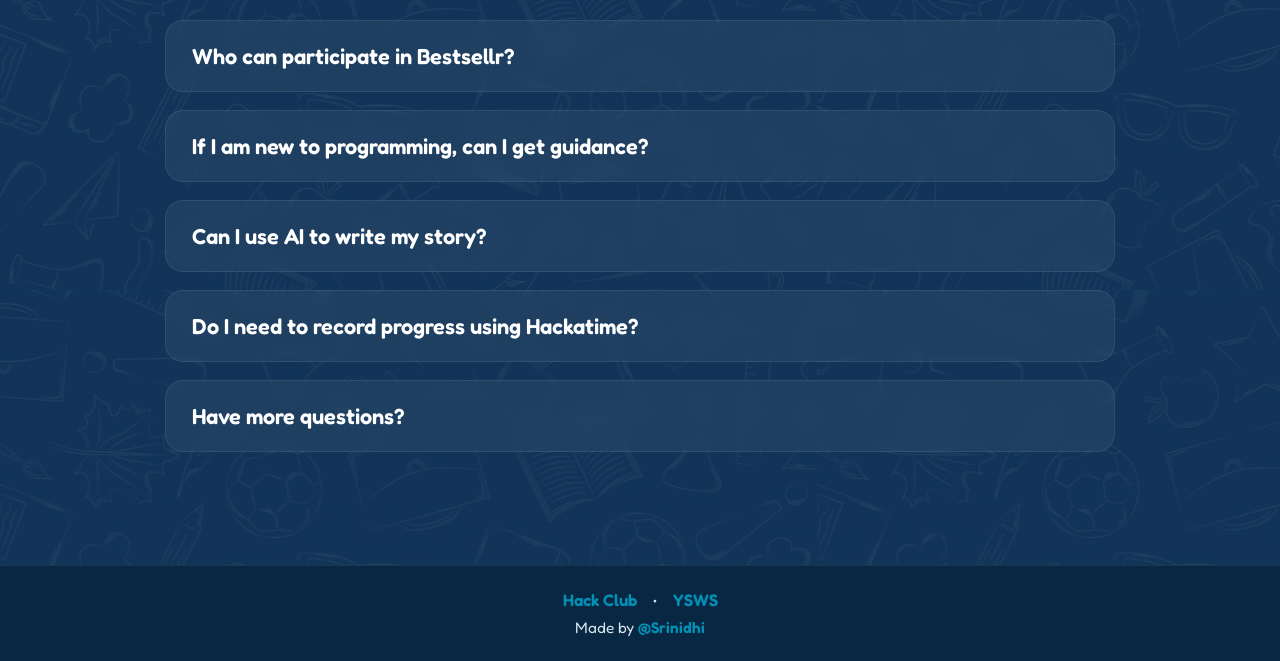
==== commit f635f7f7: "added more requirements" ====
--- a/index.html
+++ b/index.html
@@ -141,18 +141,19 @@
         <h2>Requirements</h2>
         
         <div class="requirements-container">
-            <!-- CLUBS REQUIREMENTS -->
             <div class="requirement-card">
                 <h3>For Clubs</h3>
                 <ul class="requirement-list">
                     <li>Must work on the project for at least 1 hour</li>
+                    <li>Story should atleast be 300 words</li>
                     <li>No Hackatime recording required</li>
                     <li>Must include a book cover design and a link to read your story</li>
+                    <li>Should not use AI</li>
+                    <li>Should write a good README</li>
                     <li>Optional: Track progress with Hackatime to follow individual submission guidelines</li>
                 </ul>
             </div>
 
-            <!-- INDIVIDUALS REQUIREMENTS -->
             <div class="requirement-card">
                 <h3>For Individuals</h3>
                 <ul class="requirement-list">
@@ -160,6 +161,7 @@
                     <li>Must be between 13–18 years old (inclusive)</li>
                     <li>Identity must be verified using Hack Club Auth</li>
                     <li>Must submit Hackatime or Hack Club Lapse to verify your progress</li>
+                    <li>Should not use AI</li>
                 </ul>
             </div>
         </div>
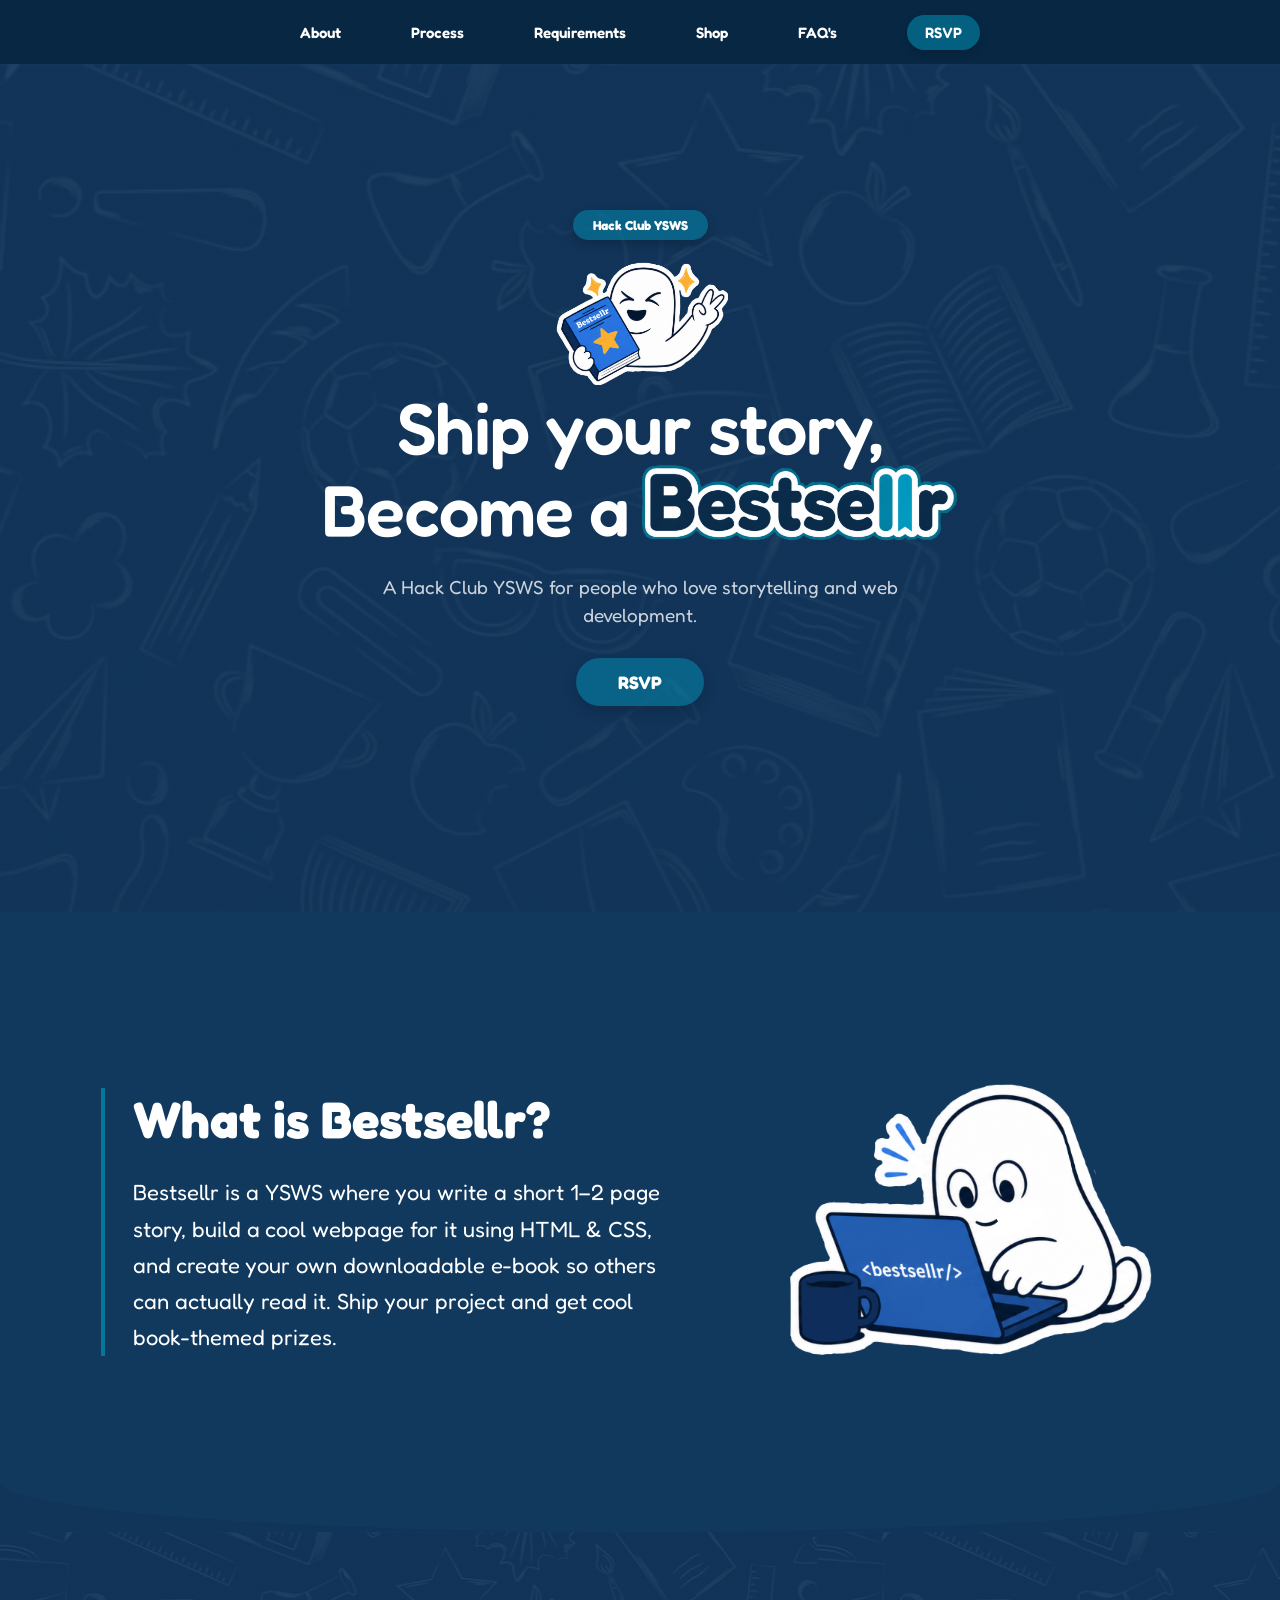
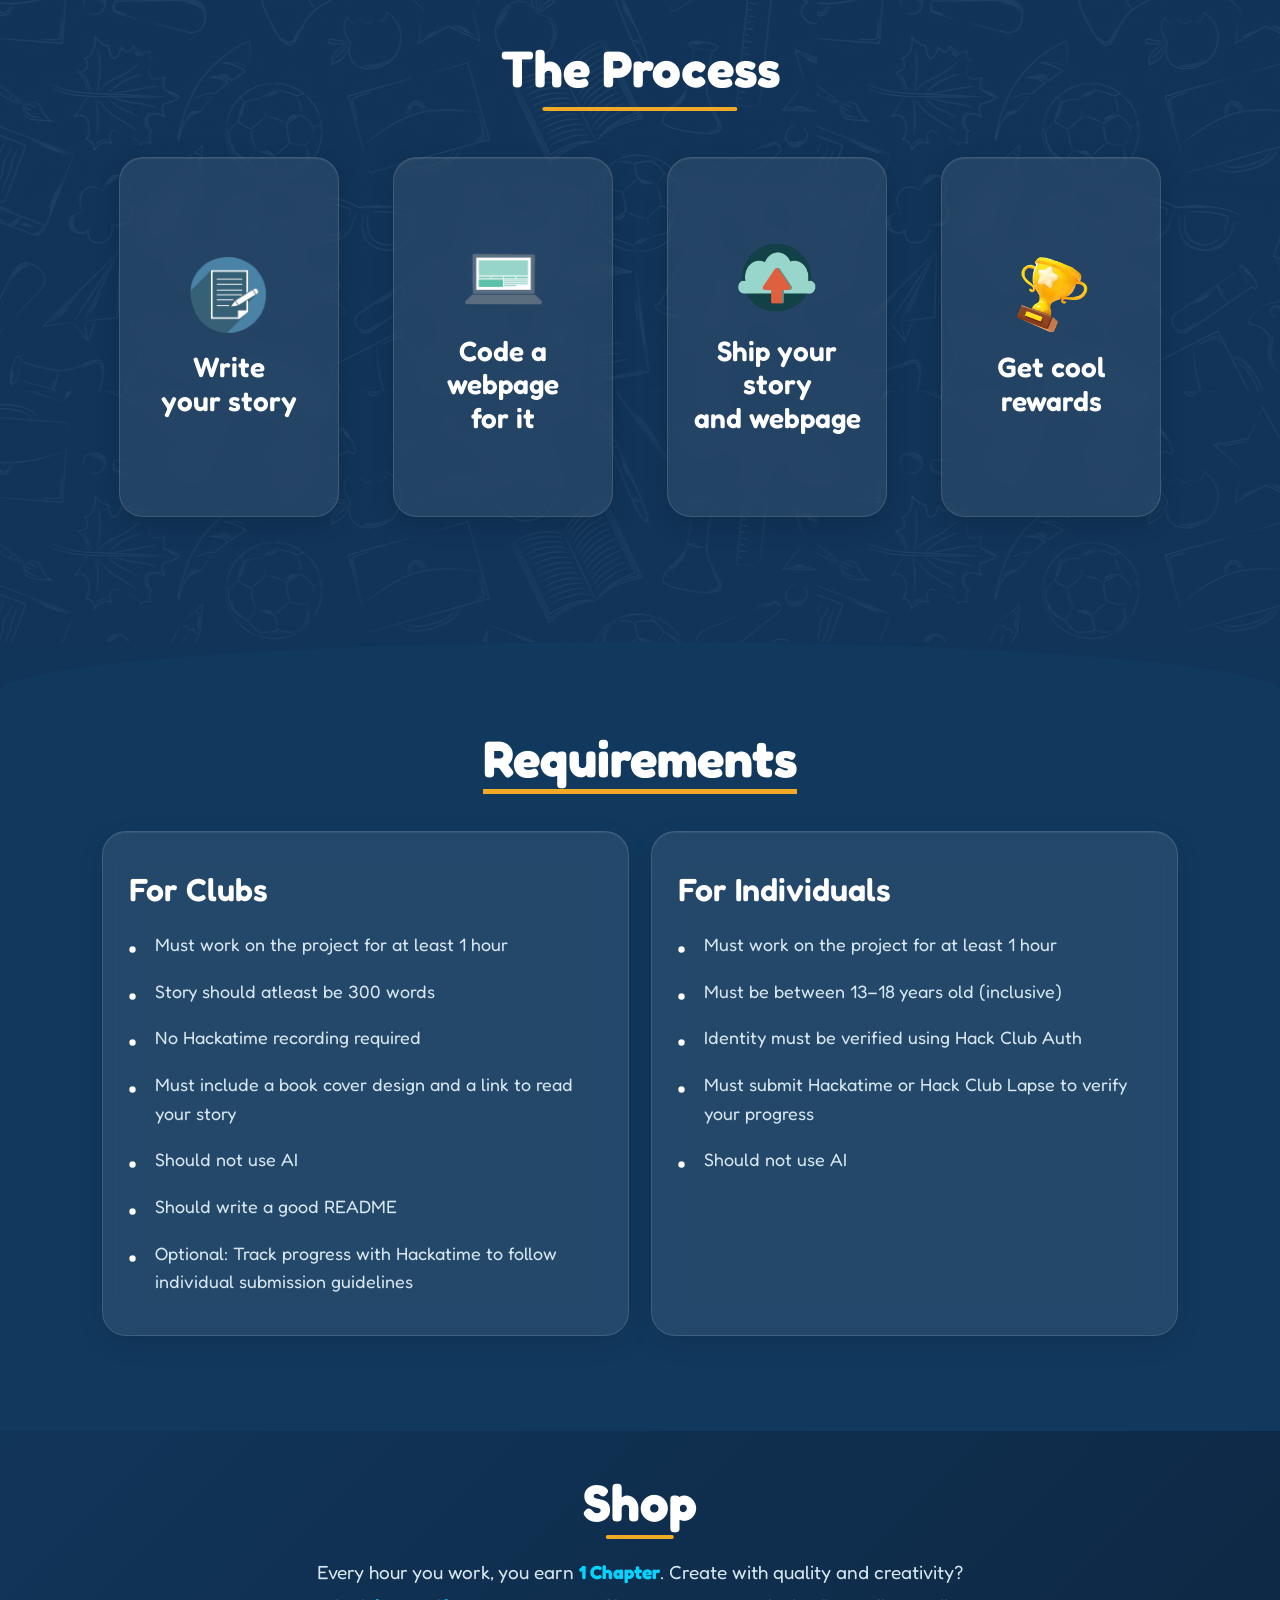
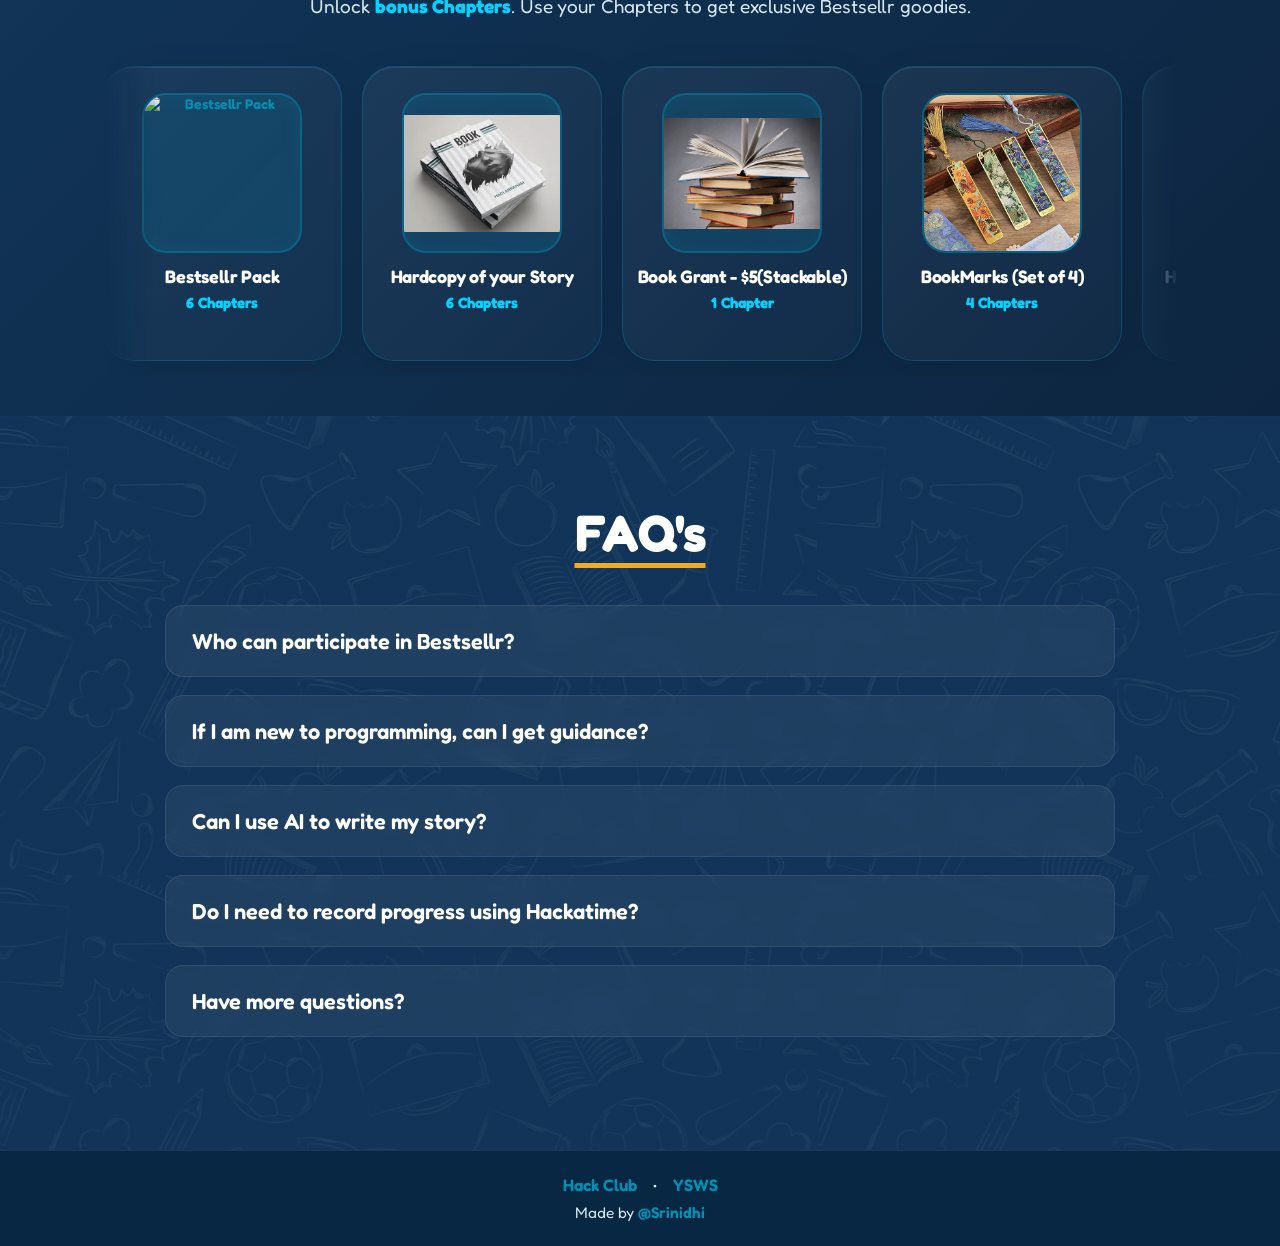
==== commit 2da7d6ba: "Have create the shop section" ====
--- a/index.html
+++ b/index.html
@@ -3,143 +3,75 @@
 
 <head>
     <title>Bestsellr</title>
-
     <meta charset="UTF-8">
     <meta name="viewport" content="width=device-width, initial-scale=1.0">
-
     <link rel="stylesheet" href="style.css">
-
     <link rel="preconnect" href="https://fonts.googleapis.com">
     <link rel="preconnect" href="https://fonts.gstatic.com" crossorigin>
-
     <link href="https://fonts.googleapis.com/css2?family=Fredoka:wght@300..700&display=swap" rel="stylesheet">
 </head>
 
 <body>
     <nav class="navbar">
-
         <div class="logo">
             <img src="images/bestsellr-logo.png" alt="Bestsellr Logo">
         </div>
-
         <ul class="nav-links">
             <li><a href="#about">About</a></li>
             <li><a href="#process">Process</a></li>
             <li><a href="#requirements">Requirements</a></li>
+            <li><a href="#shop">Shop</a></li>
             <li><a href="#faq">FAQ's</a></li>
             <li><a href="https://rsvp.hackclub.community/bestsellr" class="nav-rsvp">RSVP</a></li>
         </ul>
-
     </nav>
 
     <header class="hero-section">
-
-        <span class="tag">
-            Hack Club YSWS
-        </span>
-
-        <img class="hero-mascot"
-            src="images/bestsellrmascot.png"
-            alt="Bestsellr Happy Mascot">
-
+        <span class="tag">Hack Club YSWS</span>
+        <img class="hero-mascot" src="images/bestsellrmascot.png" alt="Bestsellr Happy Mascot">
         <div class="hero-title">
-
             <h1>Ship your story,</h1>
-
             <div class="hero-bottom-title">
-
                 <h1>Become a</h1>
-
-                <img src="images/bestsellr-logo.png"
-                    alt="Bestsellr Logo">
-
+                <img src="images/bestsellr-logo.png" alt="Bestsellr Logo">
             </div>
-
         </div>
-
-        <p>
-            A Hack Club YSWS for people who love storytelling
-            and web development.
-        </p>
-
-        <a href="https://rsvp.hackclub.community/bestsellr" class="hero-button">
-            RSVP
-        </a>
-
+        <p>A Hack Club YSWS for people who love storytelling and web development.</p>
+        <a href="https://rsvp.hackclub.community/bestsellr" class="hero-button">RSVP</a>
     </header>
 
     <section class="about-bestsellr-section" id="about">
-
         <div class="about-text">
-
             <h2>What is Bestsellr?</h2>
-
-            <p>
-                Bestsellr is a YSWS where you write a short
-                1–2 page story, build a cool webpage for it
-                using HTML & CSS, and create your own
-                downloadable e-book so others can actually
-                read it.
-
-                Ship your project and get cool
-                book-themed prizes.
-            </p>
-
+            <p>Bestsellr is a YSWS where you write a short 1–2 page story, build a cool webpage for it using HTML & CSS, and create your own downloadable e-book so others can actually read it. Ship your project and get cool book-themed prizes.</p>
         </div>
-
-        <img src="images/codingmascot.png"
-            alt="Coding Mascot">
-
+        <img src="images/codingmascot.png" alt="Coding Mascot">
     </section>
 
     <section class="process-section" id="process">
+        <h2>The Process</h2>
+        <div class="process-cards">
+            <div class="card">
+                <img src="images/write.png" alt="Write Story">
+                <h3>Write your story</h3>
+            </div>
+            <div class="card">
+                <img src="images/code.png" alt="Code Website">
+                <h3>Code a webpage for it</h3>
+            </div>
+            <div class="card">
+                <img src="images/ship.png" alt="Ship Project">
+                <h3>Ship your story and webpage</h3>
+            </div>
+            <div class="card">
+                <img src="images/reward.png" alt="Rewards">
+                <h3>Get cool rewards</h3>
+            </div>
+        </div>
+    </section>
 
-        <h2>The Process</h2>
-
-        <div class="process-cards">
-
-            <div class="card">
-
-                <img src="images/write.png"
-                    alt="Write Story">
-
-                <h3>Write your story</h3>
-
-            </div>
-
-            <div class="card">
-
-                <img src="images/code.png"
-                    alt="Code Website">
-
-                <h3>Code a webpage for it</h3>
-
-            </div>
-
-            <div class="card">
-
-                <img src="images/ship.png"
-                    alt="Ship Project">
-
-                <h3>Ship your story and webpage</h3>
-
-            </div>
-
-            <div class="card">
-
-                <img src="images/reward.png"
-                    alt="Rewards">
-
-                <h3>Get cool rewards</h3>
-
-            </div>
-
-        </div>
-
-    </section>
     <section id="requirements" class="requirements-section">
         <h2>Requirements</h2>
-        
         <div class="requirements-container">
             <div class="requirement-card">
                 <h3>For Clubs</h3>
@@ -153,7 +85,6 @@
                     <li>Optional: Track progress with Hackatime to follow individual submission guidelines</li>
                 </ul>
             </div>
-
             <div class="requirement-card">
                 <h3>For Individuals</h3>
                 <ul class="requirement-list">
@@ -166,101 +97,65 @@
             </div>
         </div>
     </section>
+
+    <section id="shop" class="shop-section">
+        <div class="shop-header">
+            <h2>Shop</h2>
+            <div class="shop-minimal">
+                <p>Every hour you work, you earn <span class="highlight-bold">1 Chapter</span>. Create with quality and creativity? Unlock <span class="highlight-bold">bonus Chapters</span>. Use your Chapters to get exclusive Bestsellr goodies.</p>
+            </div>
+        </div>
+
+        <div class="shop-carousel">
+            <div class="shop-items-wrapper active">
+                <div class="shop-items" id="shop-items"></div>
+            </div>
+        </div>
+    </section>
+
     <section class="faq-section" id="faq">
-
         <h2>FAQ's</h2>
-
         <div class="faq">
-
             <div class="faq-question">
-
-                <h3>
-                    Who can participate in Bestsellr?
-                </h3>
-
+                <h3>Who can participate in Bestsellr?</h3>
                 <div class="faq-arrow"></div>
-
             </div>
-
-            <p>
-                Anyone aged 13–18 (inclusive) can participate.
-                No prior experience is required.
-            </p>
-
+            <p>Anyone aged 13–18 (inclusive) can participate. No prior experience is required.</p>
         </div>
 
         <div class="faq">
-
             <div class="faq-question">
-
-                <h3>
-                    If I am new to programming,
-                    can I get guidance?
-                </h3>
-
+                <h3>If I am new to programming, can I get guidance?</h3>
                 <div class="faq-arrow"></div>
-
             </div>
-
-            <p>
-                Yep! You will get beginner-friendly guidance
-                where we build a sample webpage together
-                using basic HTML and CSS.
-            </p>
-
-        </div>
-        <div class="faq">
-
-            <div class="faq-question">
-
-                <h3>
-                    Can I use AI to write my story?
-                </h3>
-
-                <div class="faq-arrow"></div>
-
-            </div>
-
-            <p>
-                Nope! We encourage completely human-written,
-                original, and creative stories.
-            </p>
-
+            <p>Yep! You will get beginner-friendly guidance where we build a sample webpage together using basic HTML and CSS.</p>
         </div>
 
         <div class="faq">
-
             <div class="faq-question">
-
-                <h3>
-                    Do I need to record progress using Hackatime?
-                </h3>
-
+                <h3>Can I use AI to write my story?</h3>
                 <div class="faq-arrow"></div>
-
             </div>
-
-            <p>
-                Yep! You should submit Hackatime or
-                Hack Club Lapse recorded project to verify your work.
-            </p>
-
+            <p>Nope! We encourage completely human-written, original, and creative stories.</p>
         </div>
 
         <div class="faq">
+            <div class="faq-question">
+                <h3>Do I need to record progress using Hackatime?</h3>
+                <div class="faq-arrow"></div>
+            </div>
+            <p>Yep! You should submit Hackatime or Hack Club Lapse recorded project to verify your work.</p>
+        </div>
 
+        <div class="faq">
             <div class="faq-question">
-                <h3>
-                    Have more questions?
-                </h3>
+                <h3>Have more questions?</h3>
                 <div class="faq-arrow"></div>
             </div>
             <p>Head to #bestsellr channel in Slack and ask your question. Someone will eventually get it answered.</p>
         </div>
-
     </section>
 
-    <script src="script.js"></script>
     <footer>
         <div class="footer-content">
             <div class="footer-links">
@@ -271,6 +166,8 @@
             <p>Made by <a href="https://github.com/SrinidhiPakalapati" target="_blank">@Srinidhi</a></p>
         </div>
     </footer>
+
+    <script src="script.js"></script>
 </body>
 
 </html>
--- a/style.css
+++ b/style.css
@@ -15,17 +15,13 @@
     overflow-x: hidden;
 }
 
-/* NAVBAR */
-
 .navbar {
     width: 100%;
     height: 64px;
     background-color: #072743;
-
     display: flex;
     justify-content: center;
     align-items: center;
-
     position: sticky;
     top: 0;
     z-index: 1000;
@@ -39,35 +35,26 @@
     list-style: none;
     display: flex;
     gap: 70px;
-
 }
 
 .nav-links a {
     color: #ffffff;
     text-decoration: none;
-
     font-size: 15px;
     font-weight: 600;
-
     position: relative;
-
     transition: 0.3s ease;
 }
+
 .nav-links a::after {
     content: "";
-
     position: absolute;
-
     left: 0;
     bottom: -5px;
-
     width: 0%;
     height: 2px;
-
     background: white;
-
     border-radius: 10px;
-
     transition: width 0.35s ease;
 }
 
@@ -77,19 +64,16 @@
 
 .nav-rsvp {
     background: rgba(2, 145, 181, 0.55);
-
     padding: 8px 18px;
-
     border-radius: 999px;
-
     box-shadow: 0 4px 10px rgba(0, 0, 0, 0.14);
-
     transition: 0.3s ease !important;
 }
 
 .nav-rsvp:hover {
     background: rgba(2, 145, 181, 0.85);
 }
+
 .nav-rsvp::after {
     display: none;
 }
@@ -97,41 +81,26 @@
 .hero-section {
     width: 100%;
     min-height: calc(100vh - 52px);
-
-    background:
-        linear-gradient(
-            rgba(17, 53, 89, 0.90),
-            rgba(17, 53, 89, 0.93)
-        ),
-        url("images/bg-pattern.png");
-
+    background: linear-gradient(rgba(17, 53, 89, 0.90), rgba(17, 53, 89, 0.93)), url("images/bg-pattern.png");
     background-size: cover;
     background-position: center;
-
     display: flex;
     flex-direction: column;
     align-items: center;
     justify-content: center;
-
-    text-align: center;
-
+    text-align: center;
     padding: 10px 20px 70px;
-
     position: relative;
-
-}
+}
+
 .tag {
     background: rgba(2, 145, 181, 0.5);
     color: white;
-
     font-size: 13px;
     font-weight: 700;
-
     padding: 7px 20px;
     border-radius: 30px;
-
     margin-bottom: 16px;
-
     box-shadow: 0 4px 10px rgba(0, 0, 0, 0.18);
 }
 
@@ -142,56 +111,29 @@
 
 .hero-title h1 {
     font-size: clamp(44px, 6vw, 72px);
-
     line-height: 1.08;
-
     font-weight: 550;
-
     letter-spacing: -1px;
-}
-.hero-bottom-title {
-    margin-top: 6px;
-}
-
-.hero-bottom-title {
-    display: flex;
-    justify-content: center;
-    align-items: center;
-    gap: 12px;
-
-    margin-top: 4px;
 }
 
 .hero-bottom-title {
     display: flex;
     align-items: flex-end;
     justify-content: center;
-
     gap: 10px;
-
     margin-top: -4px;
 }
 
 .hero-bottom-title img {
     width: clamp(190px, 26vw, 320px);
-
-    transform: translateY(-2px);
-}
-
-.hero-bottom-title img {
-    width: clamp(190px, 26vw, 320px);
-
     transform: translateY(-2px);
 }
 
 .hero-section p {
     max-width: 620px;
-
     font-size: 19px;
     line-height: 1.5;
-
-    color: rgba(255,255,255,0.78);
-
+    color: rgba(255, 255, 255, 0.78);
     margin-top: 18px;
     margin-bottom: 28px;
 }
@@ -203,20 +145,14 @@
 .hero-button {
     background: rgba(2, 145, 181, 0.5);
     color: white;
-
     border: none;
     border-radius: 28px;
-
     padding: 13px 42px;
-
     font-family: "Fredoka", sans-serif;
     font-size: 18px;
     font-weight: 700;
-
     cursor: pointer;
-
     transition: 0.3s ease;
-
     box-shadow: 0 5px 14px rgba(0, 0, 0, 0.16);
     display: inline-block;
     text-decoration: none;
@@ -227,38 +163,26 @@
     background: rgba(2, 145, 181, 1);
 }
 
-
 .about-bestsellr-section {
     width: 100%;
     min-height: 620px;
-
     background: #11395e;
-
     display: flex;
     align-items: center;
     justify-content: center;
-
     gap: 100px;
-
     padding: 90px 8%;
-
     position: relative;
     overflow: hidden;
-
-    
     border-bottom-left-radius: 50% 50px;
     border-bottom-right-radius: 50% 50px;
 }
 
 .about-text {
     max-width: 560px;
-
     border-left: 4px solid rgba(2, 145, 181, 0.7);
-
     padding-left: 28px;
-
     transform: translateX(-24px);
-
 }
 
 .about-text h2 {
@@ -276,60 +200,39 @@
     width: 370px;
     position: relative;
     z-index: 2;
-    filter: none;
-    box-shadow: none;
-    animation: none;
 }
 
 .process-section {
     width: 100%;
-    background:
-        linear-gradient(
-            rgba(17, 53, 89, 0.90),
-            rgba(17, 53, 89, 0.93)
-        ),
-        url("images/bg-pattern.png");
-
-    text-align: center;
-
+    background: linear-gradient(rgba(17, 53, 89, 0.90), rgba(17, 53, 89, 0.93)), url("images/bg-pattern.png");
+    text-align: center;
     padding: 105px 8% 125px;
 }
 
 .process-section h2 {
     font-size: clamp(34px, 4vw, 54px);
-
     margin-bottom: 58px;
-
     position: relative;
-
     display: inline-block;
 }
 
 .process-section h2::after {
     content: "";
-
     position: absolute;
-
     left: 50%;
     bottom: -12px;
-
     transform: translateX(-50%);
-
     width: 70%;
     height: 4px;
-
     background: #f0aa25;
-
     border-radius: 20px;
 }
 
 .process-cards {
     max-width: 1100px;
     margin: 0 auto;
-
     display: grid;
     grid-template-columns: repeat(4, 1fr);
-
     gap: 22px;
 }
 
@@ -337,37 +240,24 @@
     width: 100%;
     max-width: 220px;
     margin: 0 auto;
-
     background: rgba(255, 255, 255, 0.08);
-
     border: 1px solid rgba(255, 255, 255, 0.12);
-
     border-radius: 24px;
-
     min-height: 360px;
-
     padding: 38px 18px;
-
     display: flex;
     flex-direction: column;
     align-items: center;
     justify-content: center;
-
     transition: 0.35s ease;
-
     backdrop-filter: blur(14px);
     -webkit-backdrop-filter: blur(14px);
-
-    box-shadow:
-        0 8px 24px rgba(0, 0, 0, 0.12),
-        inset 0 1px 1px rgba(255, 255, 255, 0.08);
+    box-shadow: 0 8px 24px rgba(0, 0, 0, 0.12), inset 0 1px 1px rgba(255, 255, 255, 0.08);
 }
 
 .card:hover {
     transform: translateY(-10px);
-
     background: rgba(255, 255, 255, 0.12);
-
     border-color: rgba(255, 255, 255, 0.18);
 }
 
@@ -376,7 +266,6 @@
     height: 78px;
     object-fit: contain;
     margin-bottom: 18px;
-
     transition: 0.3s ease;
 }
 
@@ -387,256 +276,33 @@
 .card h3 {
     font-size: 28px;
     line-height: 1.2;
-
     color: white;
     font-weight: 600;
-
     text-align: center;
     text-wrap: balance;
 }
 
-.faq-section {
-    width: 100%;
-    background:
-        linear-gradient(
-            rgba(17, 53, 89, 0.90),
-            rgba(17, 53, 89, 0.93)
-        ),
-        url("images/bg-pattern.png");
-
+.requirements-section {
+    width: 100%;
+    background: #11395e;
+    text-align: center;
     padding: 85px 8% 95px;
-}
-
-.faq-section h2 {
+    border-top-left-radius: 50% 50px;
+    border-top-right-radius: 50% 50px;
+}
+
+.requirements-section h2 {
     text-align: center;
     font-size: clamp(34px, 4vw, 54px);
     margin-bottom: 42px;
-
     text-decoration: underline;
     text-decoration-color: #f0aa25;
     text-underline-offset: 12px;
 }
 
-.faq {
-    max-width: 950px;
-
-    background: rgba(255, 255, 255, 0.06);
-
-    border: 1px solid rgba(255, 255, 255, 0.08);
-
-    margin: 18px auto;
-
-    border-radius: 18px;
-
-    overflow: hidden;
-
-    cursor: pointer;
-
-    transition: 0.3s ease;
-
-    backdrop-filter: blur(10px);
-}
-
-.faq:hover {
-    background: rgba(255, 255, 255, 0.09);
-
-    transform: translateY(-2px);
-}
-
-.faq-question {
-    width: 100%;
-
-    padding: 22px 26px;
-
-    display: flex;
-    align-items: center;
-    justify-content: space-between;
-
-    gap: 20px;
-}
-
-.faq h3 {
-    font-size: clamp(16px, 1.7vw, 22px);
-    color: white;
-    font-weight: 600;
-}
-
-.faq-arrow {
-    font-size: 26px;
-    color: #f0aa25;
-
-    transition: 0.3s ease;
-}
-
-.faq p {
-    max-height: 0;
-    overflow: hidden;
-
-    padding: 0 26px;
-
-    font-size: clamp(15px, 1.4vw, 18px);
-    line-height: 1.5;
-
-    color: #d7e6ee;
-
-    transition: 0.35s ease;
-}
-
-.faq.active p {
-    max-height: 180px;
-
-    padding: 0 26px 22px;
-}
-
-.faq.active .faq-arrow {
-    transform: rotate(180deg);
-}
-
-footer {
-    background: #072743;
-    text-align: center;
-    padding: 24px 15px;
-}
-
-footer p {
-    color: #d7e6ee;
-    font-size: 15px;
-}
-
-/* ANIMATIONS */
-
-@keyframes float {
-    0% {
-        transform: translateY(0);
-    }
-
-    50% {
-        transform: translateY(-14px);
-    }
-
-    100% {
-        transform: translateY(0);
-    }
-}
-
-@keyframes fadeIn {
-    from {
-        opacity: 0;
-    }
-
-    to {
-        opacity: 1;
-    }
-}
-
-@keyframes slideUp {
-    from {
-        opacity: 0;
-        transform: translateY(28px);
-    }
-
-    to {
-        opacity: 1;
-        transform: translateY(0);
-    }
-}
-
-@keyframes popUp {
-    from {
-        opacity: 0;
-        transform: scale(0.85);
-    }
-
-    to {
-        opacity: 1;
-        transform: scale(1);
-    }
-}
-
-/* RESPONSIVE */
-
-@media (max-width: 950px) {
-    .about-bestsellr-section {
-        flex-direction: column;
-        text-align: center;
-        gap: 40px;
-    }
-
-    .process-cards {
-        grid-template-columns: repeat(2, 1fr);
-    }
-}
-
-@media (max-width: 600px) {
-    .navbar {
-        height: 50px;
-    }
-
-    .nav-links {
-        gap: 30px;
-    }
-
-    .nav-links a {
-        font-size: 12px;
-    }
-
-    .hero-section {
-        min-height: calc(100vh - 50px);
-        padding: 50px 18px;
-    }
-
-    .hero-mascot {
-        width: 120px;
-    }
-
-    .hero-bottom-title {
-        gap: 8px;
-    }
-
-    .about-bestsellr-section,
-    .process-section,
-    .faq-section {
-        padding-left: 6%;
-        padding-right: 6%;
-    }
-
-    .process-cards {
-        grid-template-columns: 1fr;
-    }
-
-    .card {
-        min-height: 190px;
-    }
-
-    .faq:hover {
-        transform: none;
-    }
-}
-
-.requirements-section {
-    width: 100%;
-    background: #11395e;
-    text-align: center;
-    padding: 85px 8% 95px;
-
-    border-top-left-radius: 50% 50px;
-    border-top-right-radius: 50% 50px;
-}
-
-.requirements-section h2 {
-    text-align: center;
-    font-size: clamp(34px, 4vw, 54px);
-    margin-bottom: 42px;
-
-    text-decoration: underline;
-    text-decoration-color: #f0aa25;
-    text-underline-offset: 12px;
-}
-
 .requirements-container {
     max-width: 1100px;
     margin: 0 auto;
-
     display: grid;
     grid-template-columns: repeat(2, 1fr);
     gap: 22px;
@@ -645,17 +311,13 @@
 .requirement-card {
     width: 100%;
     text-align: left;
-
     background: rgba(255, 255, 255, 0.08);
     border: 1px solid rgba(255, 255, 255, 0.12);
     border-radius: 24px;
-
     padding: 38px 26px;
-
     display: flex;
     flex-direction: column;
     align-items: flex-start;
-
     transition: 0.35s ease;
     backdrop-filter: blur(14px);
     -webkit-backdrop-filter: blur(14px);
@@ -670,7 +332,7 @@
 
 .requirement-card h3 {
     font-size: clamp(24px, 2.5vw, 32px);
-    color: #ffffff;;
+    color: #ffffff;
     margin-bottom: 22px;
     font-weight: 600;
 }
@@ -703,24 +365,229 @@
     margin-bottom: 0;
 }
 
-/* RESPONSIVE */
-
-@media (max-width: 950px) {
-    .requirements-container {
-        grid-template-columns: 1fr;
-    }
-}
-
-@media (max-width: 600px) {
-    .requirements-section {
-        padding-left: 6%;
-        padding-right: 6%;
-    }
-
-    .requirement-card:hover {
-        transform: none;
-    }
-}   
+.shop-section {
+    width: 100%;
+    background: linear-gradient(135deg, #113559 0%, #0d2540 100%);
+    padding: 40px 8%;
+}
+
+.shop-header {
+    text-align: center;
+    margin-bottom: 18px;
+}
+
+.shop-section h2 {
+    font-size: clamp(34px, 4vw, 54px);
+    margin-bottom: 8px;
+    color: white;
+    font-weight: 700;
+    position: relative;
+    display: inline-block;
+}
+
+.shop-section h2::after {
+    content: "";
+    position: absolute;
+    left: 50%;
+    bottom: -6px;
+    transform: translateX(-50%);
+    width: 60%;
+    height: 4px;
+    background: #f0aa25;
+    border-radius: 20px;
+}
+
+.shop-minimal {
+    max-width: 700px;
+    margin: 14px auto 0;
+}
+
+.shop-minimal p {
+    font-size: clamp(16px, 1.5vw, 19px);
+    color: #d7e6ee;
+    line-height: 1.8;
+    font-weight: 400;
+}
+
+.highlight-bold {
+    color: #02d4ff;
+    font-weight: 700;
+}
+
+.shop-carousel {
+    width: 100%;
+    overflow: hidden;
+    padding: 25px 0 15px 0;
+    mask-image: linear-gradient(90deg, transparent 0%, black 5%, black 95%, transparent 100%);
+    -webkit-mask-image: linear-gradient(90deg, transparent 0%, black 5%, black 95%, transparent 100%);
+}
+
+.shop-items-wrapper {
+    display: block;
+}
+
+.shop-items {
+    display: flex;
+    gap: 20px;
+    animation: scrollRight 45s linear infinite;
+    width: fit-content;
+}
+
+.shop-items:hover {
+    animation-play-state: paused;
+}
+
+.shop-card {
+    min-width: 240px;
+    width: 240px;
+    background: linear-gradient(135deg, rgba(255, 255, 255, 0.05), rgba(255, 255, 255, 0.02));
+    border: 1.5px solid rgba(2, 145, 181, 0.3);
+    border-radius: 32px;
+    padding: 26px 14px;
+    display: flex;
+    flex-direction: column;
+    align-items: center;
+    text-align: center;
+    transition: all 0.4s cubic-bezier(0.23, 1, 0.320, 1);
+    backdrop-filter: blur(16px);
+    -webkit-backdrop-filter: blur(16px);
+    box-shadow: 0 8px 32px rgba(0, 0, 0, 0.1), inset 0 1px 1px rgba(255, 255, 255, 0.1);
+    position: relative;
+    overflow: hidden;
+}
+
+.shop-card:hover {
+    transform: translateY(-16px) scale(1.04);
+    background: linear-gradient(135deg, rgba(255, 255, 255, 0.06), rgba(255, 255, 255, 0.03));
+    border-color: rgba(2, 145, 181, 0.4);
+}
+
+.shop-card-image {
+    width: 160px;
+    height: 160px;
+    background: linear-gradient(135deg, rgba(2, 145, 181, 0.15), rgba(2, 213, 255, 0.1));
+    border-radius: 24px;
+    margin-bottom: 12px;
+    border: 2px solid rgba(2, 145, 181, 0.4);
+    display: flex;
+    align-items: center;
+    justify-content: center;
+    color: #0291b5;
+    font-size: 14px;
+    font-weight: 600;
+    transition: all 0.4s ease;
+    box-shadow: inset 0 0 20px rgba(2, 145, 181, 0.1);
+}
+
+.shop-card-image img {
+    width: 100%;
+    height: 100%;
+    object-fit: contain;
+    border-radius: 22px;
+}
+
+.shop-card:hover .shop-card-image {
+    background: linear-gradient(135deg, rgba(2, 145, 181, 0.18), rgba(2, 213, 255, 0.1));
+    border-color: rgba(2, 145, 181, 0.5);
+    transform: scale(1.05);
+}
+
+.shop-card h3 {
+    font-size: 18px;
+    color: white;
+    margin-bottom: 4px;
+    font-weight: 650;
+    letter-spacing: -0.3px;
+}
+
+.shop-price {
+    font-size: 15px;
+    color: #02d4ff;
+    font-weight: 700;
+    margin-top: 2px;
+}
+
+@keyframes scrollRight {
+    0% {
+        transform: translateX(calc(-240px * 13 - 20px * 13));
+    }
+    100% {
+        transform: translateX(0);
+    }
+}
+
+.faq-section {
+    width: 100%;
+    background: linear-gradient(rgba(17, 53, 89, 0.90), rgba(17, 53, 89, 0.93)), url("images/bg-pattern.png");
+    padding: 85px 8% 95px;
+}
+
+.faq-section h2 {
+    text-align: center;
+    font-size: clamp(34px, 4vw, 54px);
+    margin-bottom: 42px;
+    text-decoration: underline;
+    text-decoration-color: #f0aa25;
+    text-underline-offset: 12px;
+}
+
+.faq {
+    max-width: 950px;
+    background: rgba(255, 255, 255, 0.06);
+    border: 1px solid rgba(255, 255, 255, 0.08);
+    margin: 18px auto;
+    border-radius: 18px;
+    overflow: hidden;
+    cursor: pointer;
+    transition: 0.3s ease;
+    backdrop-filter: blur(10px);
+}
+
+.faq:hover {
+    background: rgba(255, 255, 255, 0.09);
+    transform: translateY(-2px);
+}
+
+.faq-question {
+    width: 100%;
+    padding: 22px 26px;
+    display: flex;
+    align-items: center;
+    justify-content: space-between;
+    gap: 20px;
+}
+
+.faq h3 {
+    font-size: clamp(16px, 1.7vw, 22px);
+    color: white;
+    font-weight: 600;
+}
+
+.faq-arrow {
+    font-size: 26px;
+    color: #f0aa25;
+    transition: 0.3s ease;
+}
+
+.faq p {
+    max-height: 0;
+    overflow: hidden;
+    padding: 0 26px;
+    font-size: clamp(15px, 1.4vw, 18px);
+    line-height: 1.5;
+    color: #d7e6ee;
+    transition: 0.35s ease;
+}
+
+.faq.active p {
+    max-height: 180px;
+    padding: 0 26px 22px;
+}
+
+.faq.active .faq-arrow {
+    transform: rotate(180deg);
+}
+
 footer {
     width: 100%;
     background: #072743;
@@ -772,8 +639,151 @@
     color: #f0aa25;
 }
 
+@media (max-width: 950px) {
+    .about-bestsellr-section {
+        flex-direction: column;
+        text-align: center;
+        gap: 40px;
+    }
+
+    .process-cards {
+        grid-template-columns: repeat(2, 1fr);
+    }
+
+    .requirements-container {
+        grid-template-columns: 1fr;
+    }
+
+    .shop-carousel {
+        padding: 20px 0 12px 0;
+    }
+
+    .shop-card {
+        min-width: 210px;
+        width: 210px;
+        padding: 22px 12px;
+    }
+
+    .shop-card-image {
+        width: 140px;
+        height: 140px;
+    }
+
+    .shop-card h3 {
+        font-size: 16px;
+    }
+
+    .shop-price {
+        font-size: 14px;
+    }
+
+    @keyframes scrollRight {
+        0% {
+            transform: translateX(calc(-210px * 13 - 20px * 13));
+        }
+        100% {
+            transform: translateX(0);
+        }
+    }
+}
 
 @media (max-width: 600px) {
+    .navbar {
+        height: 50px;
+    }
+
+    .nav-links {
+        gap: 30px;
+    }
+
+    .nav-links a {
+        font-size: 12px;
+    }
+
+    .hero-section {
+        min-height: calc(100vh - 50px);
+        padding: 50px 18px;
+    }
+
+    .hero-mascot {
+        width: 120px;
+    }
+
+    .hero-bottom-title {
+        gap: 8px;
+    }
+
+    .about-bestsellr-section,
+    .process-section,
+    .faq-section {
+        padding-left: 6%;
+        padding-right: 6%;
+    }
+
+    .process-cards {
+        grid-template-columns: 1fr;
+    }
+
+    .card {
+        min-height: 190px;
+    }
+
+    .faq:hover {
+        transform: none;
+    }
+
+    .requirements-section {
+        padding-left: 6%;
+        padding-right: 6%;
+    }
+
+    .requirement-card:hover {
+        transform: none;
+    }
+
+    .shop-section {
+        padding: 35px 6%;
+    }
+
+    .shop-carousel {
+        padding: 18px 0 10px 0;
+    }
+
+    .shop-card {
+        min-width: 170px;
+        width: 170px;
+        padding: 18px 10px;
+        border-radius: 24px;
+    }
+
+    .shop-card:hover {
+        transform: translateY(-12px) scale(1.03);
+    }
+
+    .shop-card h3 {
+        font-size: 14px;
+    }
+
+    .shop-price {
+        font-size: 12px;
+    }
+
+    .shop-card-image {
+        width: 110px;
+        height: 110px;
+        border-radius: 18px;
+        margin-bottom: 8px;
+    }
+
+    @keyframes scrollRight {
+        0% {
+            transform: translateX(calc(-170px * 13 - 20px * 13));
+        }
+        100% {
+            transform: translateX(0);
+        }
+    }
+
     footer {
         padding: 20px 6%;
     }
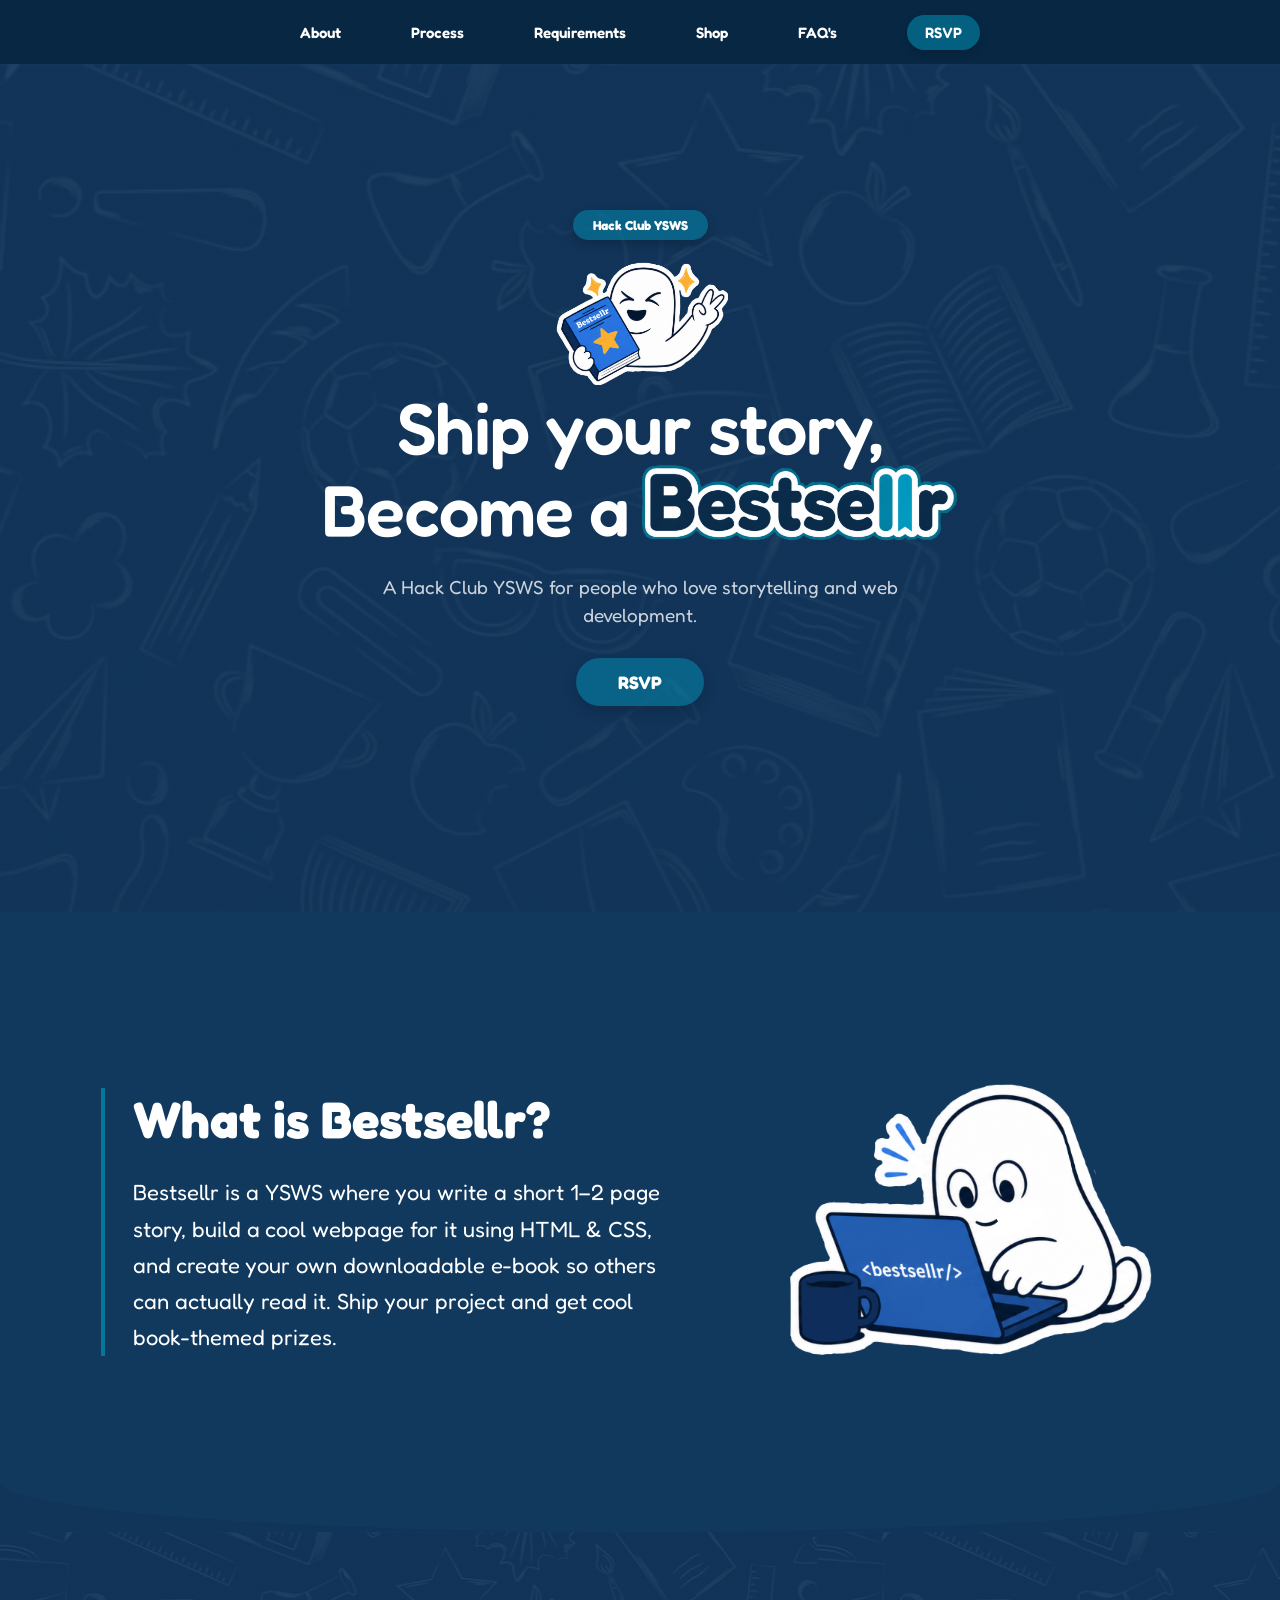
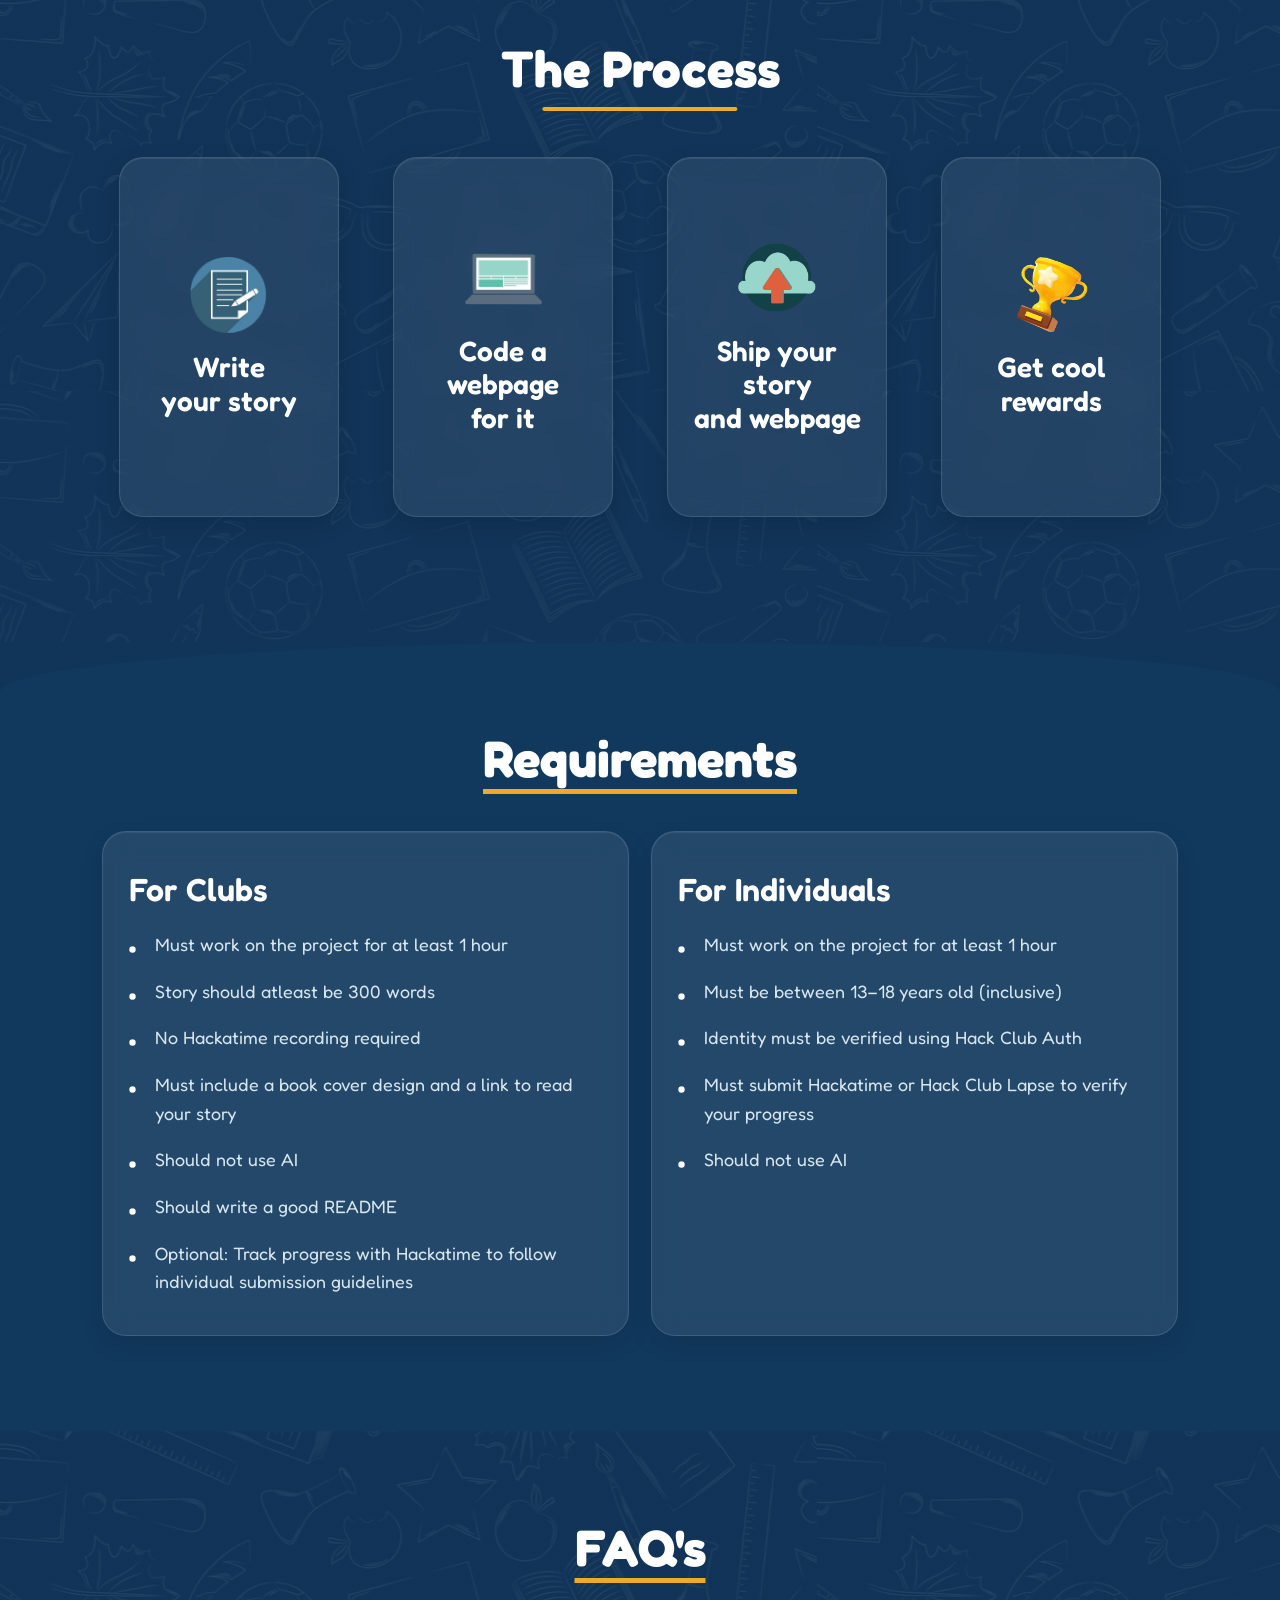
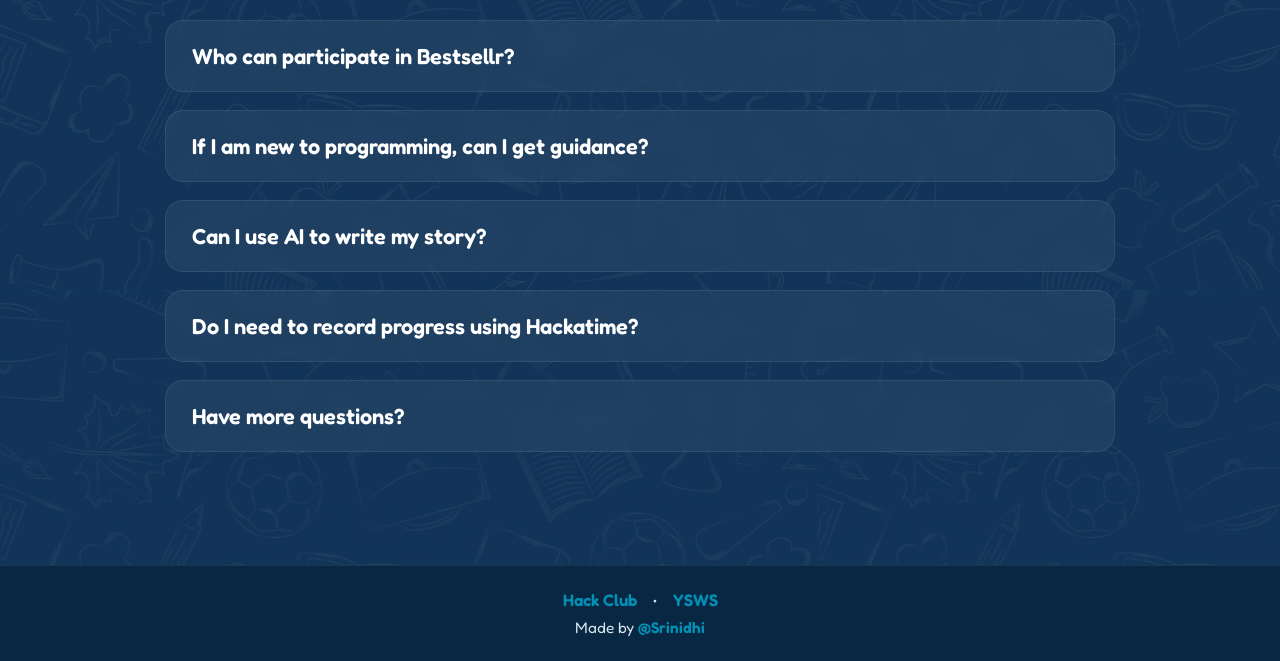
==== commit 0354fc95: "Made shop section into a shop page" ====
--- a/index.html
+++ b/index.html
@@ -20,7 +20,7 @@
             <li><a href="#about">About</a></li>
             <li><a href="#process">Process</a></li>
             <li><a href="#requirements">Requirements</a></li>
-            <li><a href="#shop">Shop</a></li>
+            <li><a href="shop.html">Shop</a></li>
             <li><a href="#faq">FAQ's</a></li>
             <li><a href="https://rsvp.hackclub.community/bestsellr" class="nav-rsvp">RSVP</a></li>
         </ul>
@@ -98,21 +98,6 @@
         </div>
     </section>
 
-    <section id="shop" class="shop-section">
-        <div class="shop-header">
-            <h2>Shop</h2>
-            <div class="shop-minimal">
-                <p>Every hour you work, you earn <span class="highlight-bold">1 Chapter</span>. Create with quality and creativity? Unlock <span class="highlight-bold">bonus Chapters</span>. Use your Chapters to get exclusive Bestsellr goodies.</p>
-            </div>
-        </div>
-
-        <div class="shop-carousel">
-            <div class="shop-items-wrapper active">
-                <div class="shop-items" id="shop-items"></div>
-            </div>
-        </div>
-    </section>
-
     <section class="faq-section" id="faq">
         <h2>FAQ's</h2>
         <div class="faq">
--- a/style.css
+++ b/style.css
@@ -791,4 +791,192 @@
     .footer-links {
         margin-bottom: 8px;
     }
+}
+
+
+.shop-page-section {
+    width: 100%;
+    background: #113559;
+    padding: 80px 8%;
+}
+
+.shop-page-intro {
+    text-align: center;
+    margin-bottom: 60px;
+    max-width: 700px;
+    margin-left: auto;
+    margin-right: auto;
+}
+
+.shop-page-intro h2 {
+    font-size: clamp(34px, 4vw, 54px);
+    margin-bottom: 24px;
+    position: relative;
+    display: inline-block;
+}
+
+.shop-page-intro h2::after {
+    content: "";
+    position: absolute;
+    left: 50%;
+    bottom: -12px;
+    transform: translateX(-50%);
+    width: 60%;
+    height: 4px;
+    background: #f0aa25;
+    border-radius: 20px;
+}
+
+.shop-page-intro p {
+    font-size: clamp(16px, 1.5vw, 19px);
+    color: #d7e6ee;
+    line-height: 1.8;
+    margin-top: 32px;
+}
+
+.shop-grid-container {
+    max-width: 1200px;
+    margin: 0 auto;
+}
+
+.shop-grid {
+    display: grid;
+    grid-template-columns: repeat(auto-fit, minmax(280px, 1fr));
+    gap: 32px;
+    justify-items: center;
+}
+
+
+.shop-grid-card {
+    background: linear-gradient(135deg, rgba(255, 255, 255, 0.05), rgba(255, 255, 255, 0.02));
+    border: 1.5px solid rgba(2, 145, 181, 0.3);
+    border-radius: 32px;
+    padding: 32px 24px;
+    display: flex;
+    flex-direction: column;
+    align-items: center;
+    text-align: center;
+    transition: all 0.4s cubic-bezier(0.23, 1, 0.320, 1);
+    backdrop-filter: blur(16px);
+    -webkit-backdrop-filter: blur(16px);
+    box-shadow: 0 8px 32px rgba(0, 0, 0, 0.1), inset 0 1px 1px rgba(255, 255, 255, 0.1);
+}
+
+.shop-grid-card:hover {
+    transform: translateY(-12px);
+    background: linear-gradient(135deg, rgba(255, 255, 255, 0.08), rgba(255, 255, 255, 0.04));
+    border-color: rgba(2, 145, 181, 0.5);
+    box-shadow: 0 16px 40px rgba(2, 145, 181, 0.2), inset 0 1px 1px rgba(255, 255, 255, 0.1);
+}
+
+.shop-grid-image {
+    width: 200px;
+    height: 200px;
+    background: linear-gradient(135deg, rgba(2, 145, 181, 0.15), rgba(2, 213, 255, 0.1));
+    border-radius: 24px;
+    margin-bottom: 24px;
+    border: 2px solid rgba(2, 145, 181, 0.4);
+    display: flex;
+    align-items: center;
+    justify-content: center;
+    transition: all 0.4s ease;
+    box-shadow: inset 0 0 20px rgba(2, 145, 181, 0.1);
+    overflow: hidden;
+}
+
+.shop-grid-image img {
+    width: 100%;
+    height: 100%;
+    object-fit: cover;
+}
+
+.shop-grid-card:hover .shop-grid-image {
+    background: linear-gradient(135deg, rgba(2, 145, 181, 0.25), rgba(2, 213, 255, 0.15));
+    border-color: rgba(2, 145, 181, 0.6);
+    transform: scale(1.08);
+}
+
+.shop-grid-card h3 {
+    font-size: 22px;
+    color: white;
+    margin-bottom: 8px;
+    font-weight: 650;
+    letter-spacing: -0.3px;
+}
+
+.shop-grid-price {
+    font-size: 18px;
+    color: #02d4ff;
+    font-weight: 700;
+}
+
+.active-nav {
+    color: #02d4ff !important;
+}
+
+@media (max-width: 950px) {
+    .shop-page-section {
+        padding: 60px 8%;
+    }
+
+    .shop-grid {
+        grid-template-columns: repeat(auto-fit, minmax(240px, 1fr));
+        gap: 24px;
+    }
+
+    .shop-grid-card {
+        padding: 24px 18px;
+    }
+
+    .shop-grid-image {
+        width: 160px;
+        height: 160px;
+        margin-bottom: 16px;
+    }
+
+    .shop-grid-card h3 {
+        font-size: 18px;
+    }
+
+    .shop-grid-price {
+        font-size: 16px;
+    }
+}
+
+@media (max-width: 600px) {
+    .shop-page-section {
+        padding: 60px 6%;
+    }
+
+    .shop-grid {
+        grid-template-columns: 1fr;
+        gap: 20px;
+    }
+
+    .shop-grid-card {
+        padding: 20px 16px;
+    }
+
+    .shop-grid-image {
+        width: 140px;
+        height: 140px;
+        margin-bottom: 12px;
+    }
+
+    .shop-grid-card h3 {
+        font-size: 16px;
+    }
+
+    .shop-grid-price {
+        font-size: 14px;
+    }
+}
+.shop-page-intro {
+    text-align: center;
+    margin-bottom: 60px;
+    margin-top: 50px;
+    padding-top: 50px;
+    max-width: 700px;
+    margin-left: auto;
+    margin-right: auto;
 }
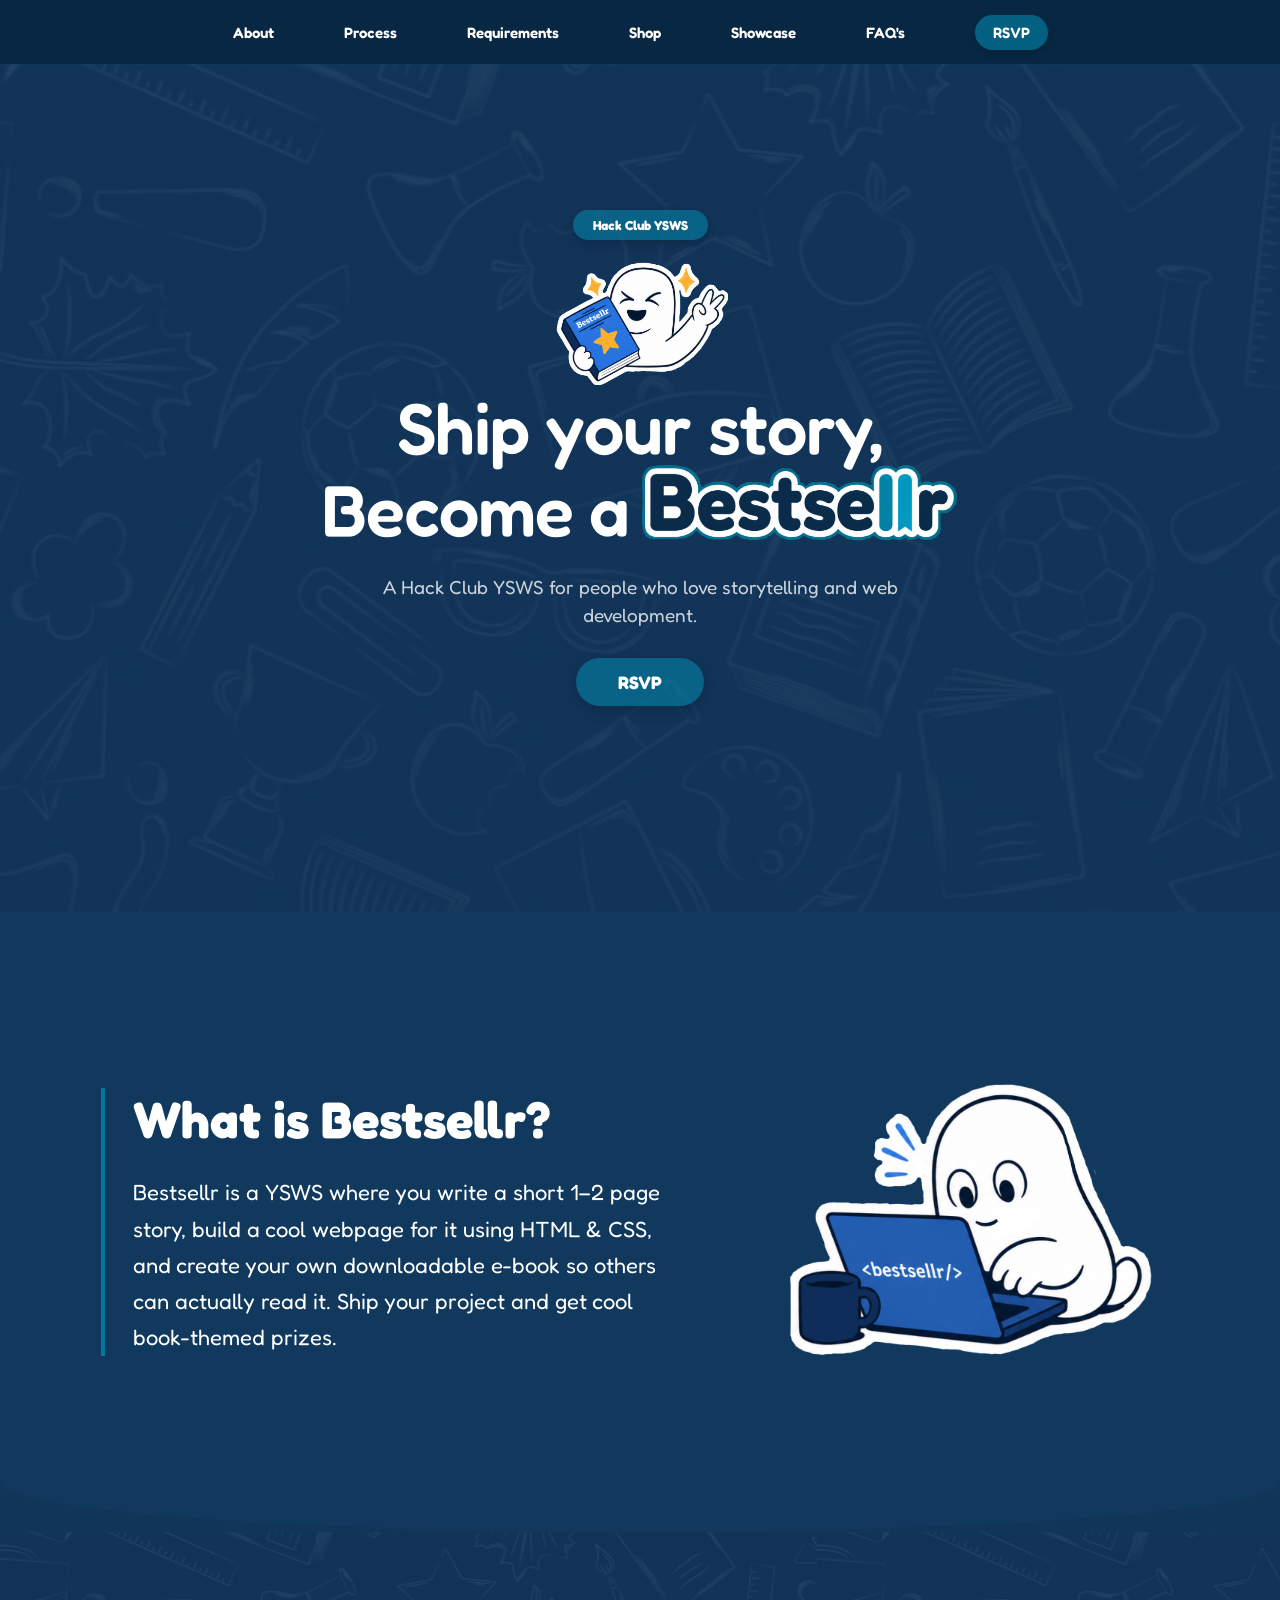
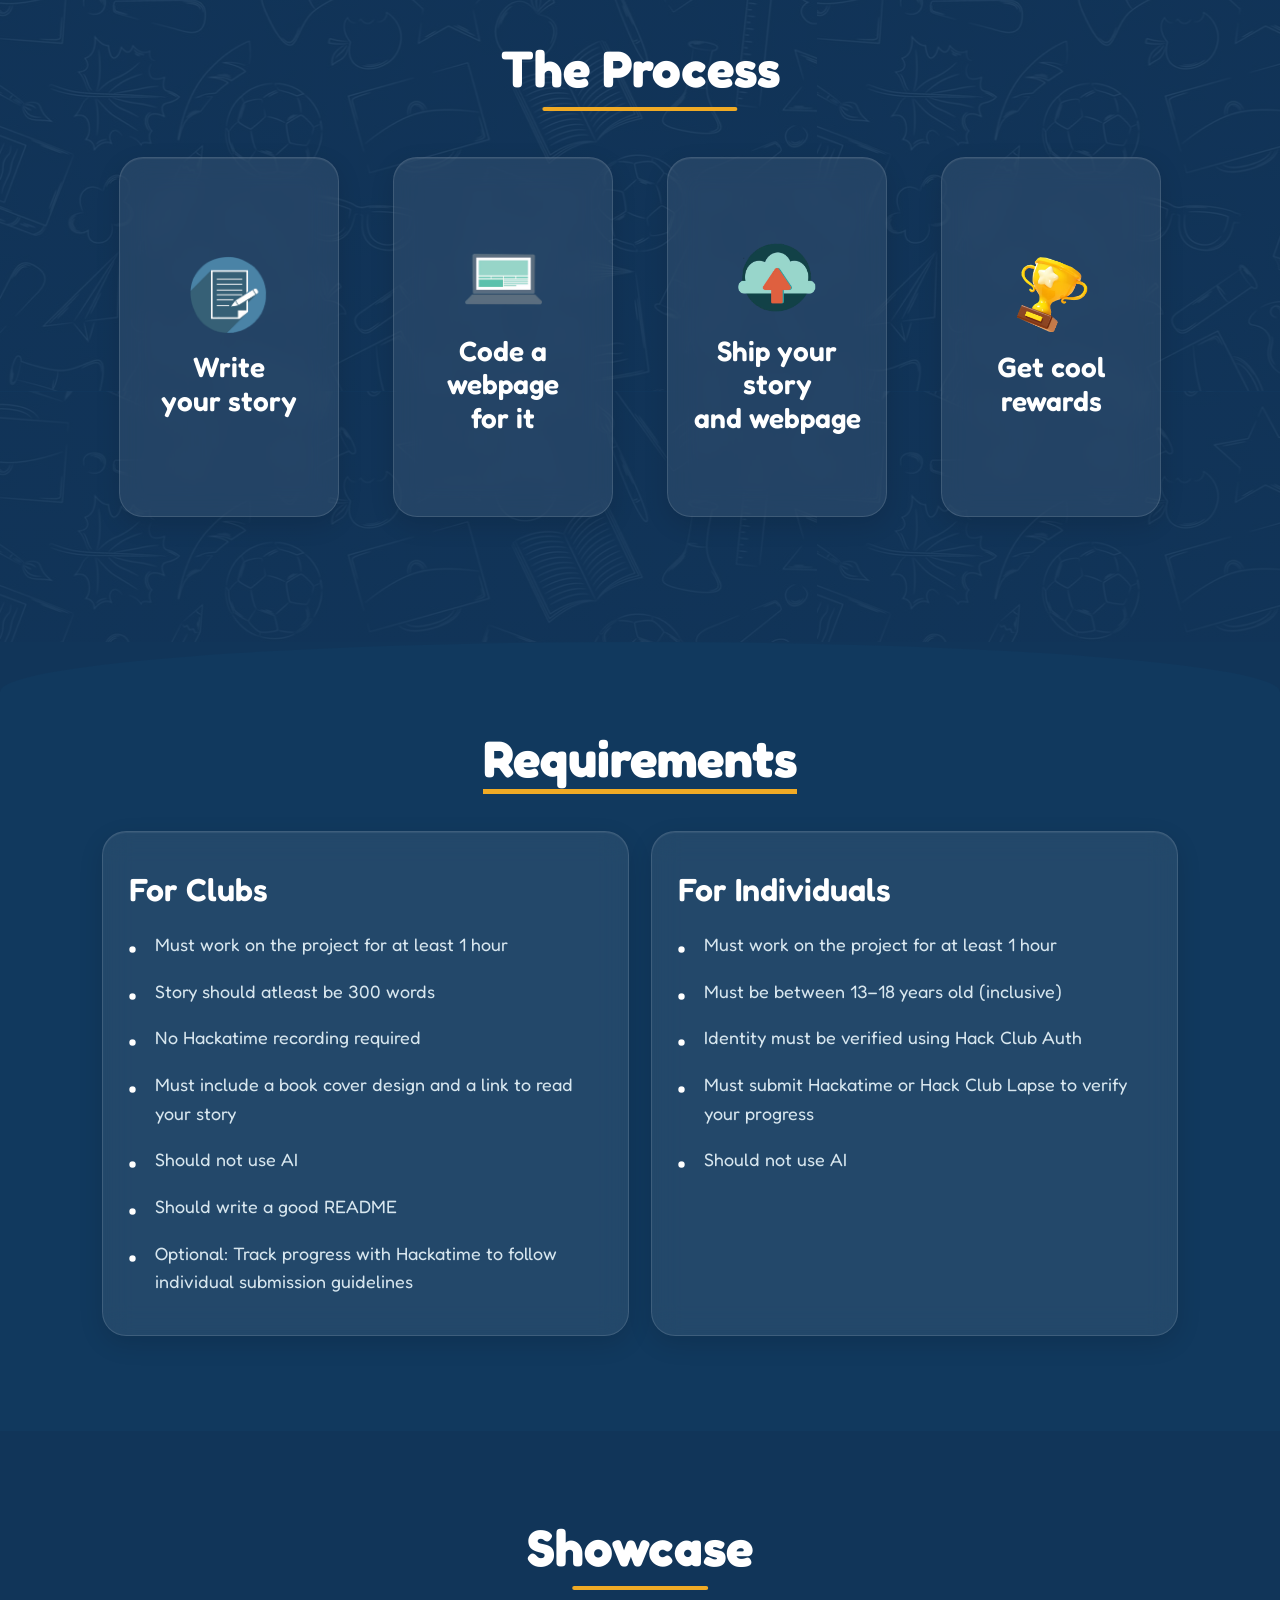
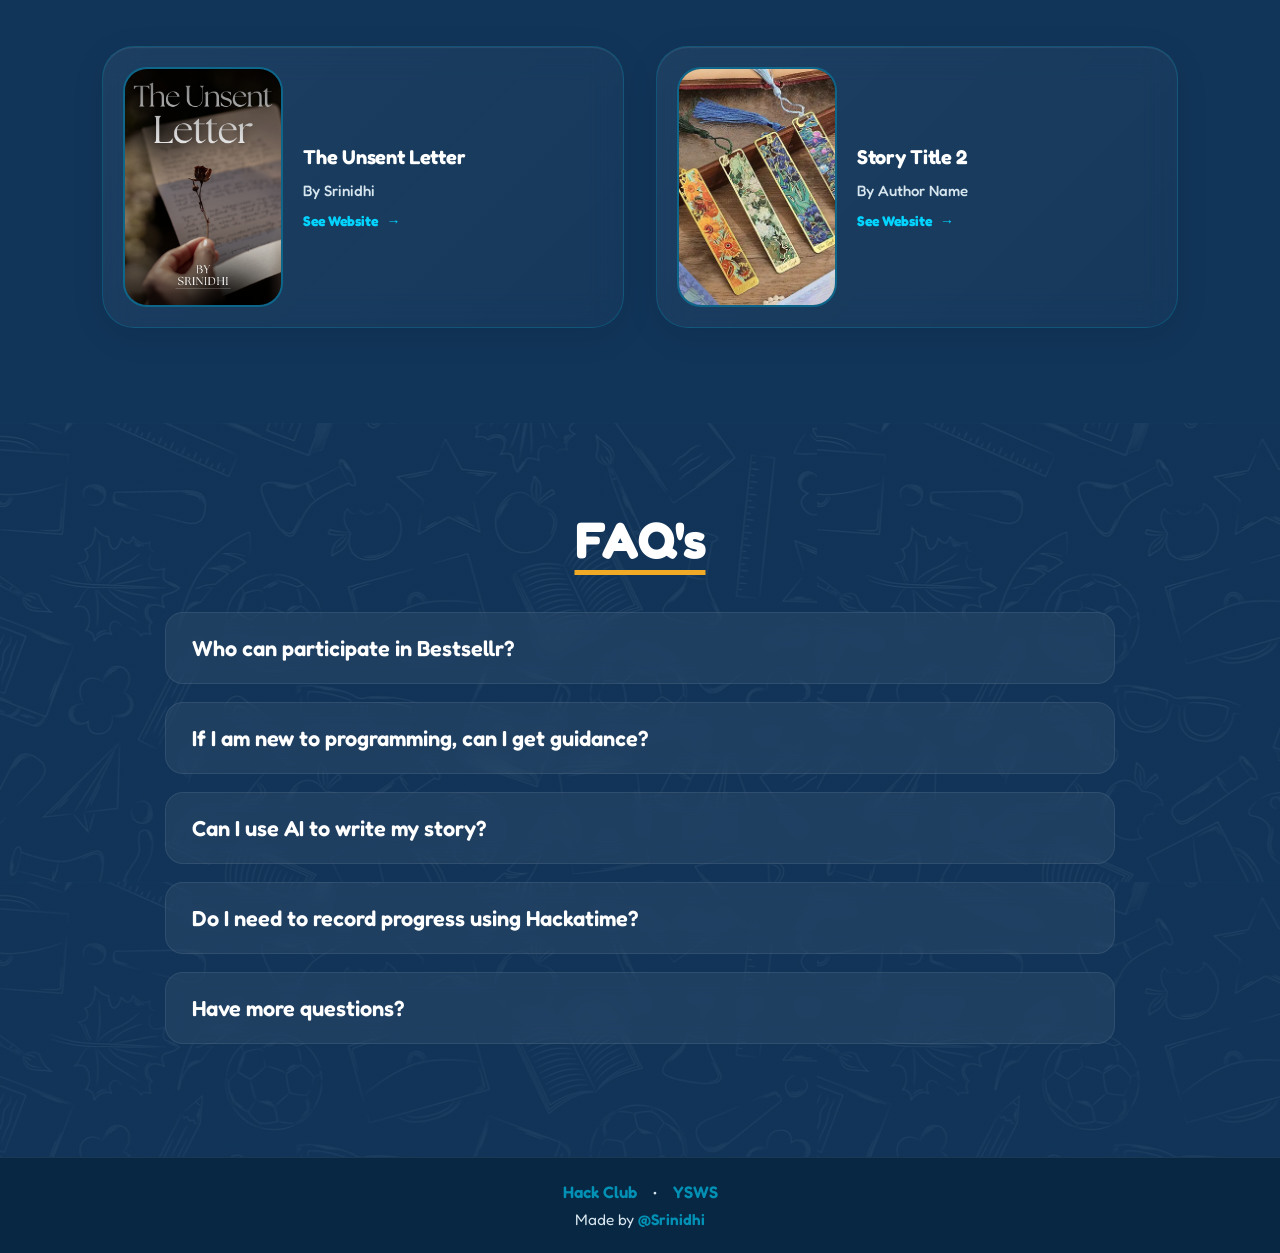
==== commit 8a021e36: "Added the projects section" ====
--- a/index.html
+++ b/index.html
@@ -21,6 +21,7 @@
             <li><a href="#process">Process</a></li>
             <li><a href="#requirements">Requirements</a></li>
             <li><a href="shop.html">Shop</a></li>
+            <li><a href="#showcase">Showcase</a></li>
             <li><a href="#faq">FAQ's</a></li>
             <li><a href="https://rsvp.hackclub.community/bestsellr" class="nav-rsvp">RSVP</a></li>
         </ul>
@@ -97,7 +98,15 @@
             </div>
         </div>
     </section>
+    <section class="showcase-section" id="showcase">
+        <div class="showcase-header">
+            <h2>Showcase</h2>
+        </div>
 
+        <div class="showcase-container">
+            <div class="showcase-grid" id="showcase-grid"></div>
+        </div>
+    </section>
     <section class="faq-section" id="faq">
         <h2>FAQ's</h2>
         <div class="faq">
@@ -153,6 +162,6 @@
     </footer>
 
     <script src="script.js"></script>
+    <script src="showcase.js"></script>
 </body>
-
 </html>
--- a/style.css
+++ b/style.css
@@ -979,4 +979,198 @@
     max-width: 700px;
     margin-left: auto;
     margin-right: auto;
+}
+
+.showcase-section {
+    width: 100%;
+    background: #113559;
+    padding: 85px 8% 95px;
+}
+
+.showcase-header {
+    text-align: center;
+    margin-bottom: 60px;
+}
+
+.showcase-section h2 {
+    font-size: clamp(34px, 4vw, 54px);
+    margin-bottom: 8px;
+    color: white;
+    font-weight: 700;
+    position: relative;
+    display: inline-block;
+}
+
+.showcase-section h2::after {
+    content: "";
+    position: absolute;
+    left: 50%;
+    bottom: -12px;
+    transform: translateX(-50%);
+    width: 60%;
+    height: 4px;
+    background: #f0aa25;
+    border-radius: 20px;
+}
+
+.showcase-container {
+    max-width: 1200px;
+    margin: 0 auto;
+}
+
+.showcase-grid {
+    display: grid;
+    grid-template-columns: repeat(2, 1fr);
+    gap: 32px;
+}
+
+.showcase-card {
+    display: grid;
+    grid-template-columns: 160px 1fr;
+    gap: 20px;
+    background: linear-gradient(135deg, rgba(255, 255, 255, 0.05), rgba(255, 255, 255, 0.02));
+    border: 1.5px solid rgba(2, 145, 181, 0.3);
+    border-radius: 32px;
+    padding: 20px;
+    align-items: center;
+    transition: border-color 0.3s ease;
+    backdrop-filter: blur(16px);
+    -webkit-backdrop-filter: blur(16px);
+    box-shadow: 0 8px 32px rgba(0, 0, 0, 0.1), inset 0 1px 1px rgba(255, 255, 255, 0.1);
+}
+
+.showcase-card:hover {
+    background: linear-gradient(135deg, rgba(255, 255, 255, 0.08), rgba(255, 255, 255, 0.04));
+    border-color: rgba(2, 145, 181, 0.5);
+}
+
+.showcase-cover {
+    width: 160px;
+    height: 240px;
+    border-radius: 24px;
+    border: 2px solid rgba(2, 145, 181, 0.4);
+    overflow: hidden;
+    display: flex;
+    align-items: center;
+    justify-content: center;
+    background: linear-gradient(135deg, rgba(2, 145, 181, 0.15), rgba(2, 213, 255, 0.1));
+    flex-shrink: 0;
+    transition: border-color 0.3s ease;
+}
+
+.showcase-cover img {
+    width: 100%;
+    height: 100%;
+    object-fit: cover;
+}
+
+.showcase-card:hover .showcase-cover {
+    border-color: rgba(2, 145, 181, 0.6);
+}
+
+.showcase-info {
+    display: flex;
+    flex-direction: column;
+    gap: 12px;
+}
+
+.showcase-info h3 {
+    font-size: 20px;
+    color: white;
+    margin: 0;
+    font-weight: 650;
+    letter-spacing: -0.3px;
+}
+
+.showcase-info p {
+    font-size: 15px;
+    color: #d7e6ee;
+    margin: 0;
+    font-weight: 500;
+}
+
+.showcase-link {
+    display: inline-flex;
+    align-items: center;
+    gap: 8px;
+    color: #02d4ff;
+    text-decoration: none;
+    font-size: 14px;
+    font-weight: 700;
+    transition: gap 0.3s ease;
+    width: fit-content;
+}
+
+.showcase-link:hover {
+    gap: 12px;
+    color: #f0aa25;
+}
+
+.showcase-link::after {
+    content: "→";
+}
+
+@media (max-width: 950px) {
+    .showcase-section {
+        padding: 70px 8%;
+    }
+
+    .showcase-grid {
+        grid-template-columns: 1fr;
+        gap: 24px;
+    }
+
+    .showcase-card {
+        padding: 18px;
+        gap: 16px;
+    }
+
+    .showcase-cover {
+        width: 140px;
+        height: 210px;
+    }
+
+    .showcase-info h3 {
+        font-size: 18px;
+    }
+
+    .showcase-info p {
+        font-size: 14px;
+    }
+
+    .showcase-link {
+        font-size: 13px;
+    }
+}
+
+@media (max-width: 600px) {
+    .showcase-section {
+        padding: 60px 6%;
+    }
+
+    .showcase-grid {
+        gap: 20px;
+    }
+
+    .showcase-card {
+        padding: 16px;
+        gap: 14px;
+    }
+
+    .showcase-cover {
+        width: 120px;
+        height: 180px;
+    }
+
+    .showcase-info h3 {
+        font-size: 16px;
+    }
+
+    .showcase-info p {
+        font-size: 13px;
+    }
+
+    .showcase-link {
+        font-size: 12px;
+    }
 }
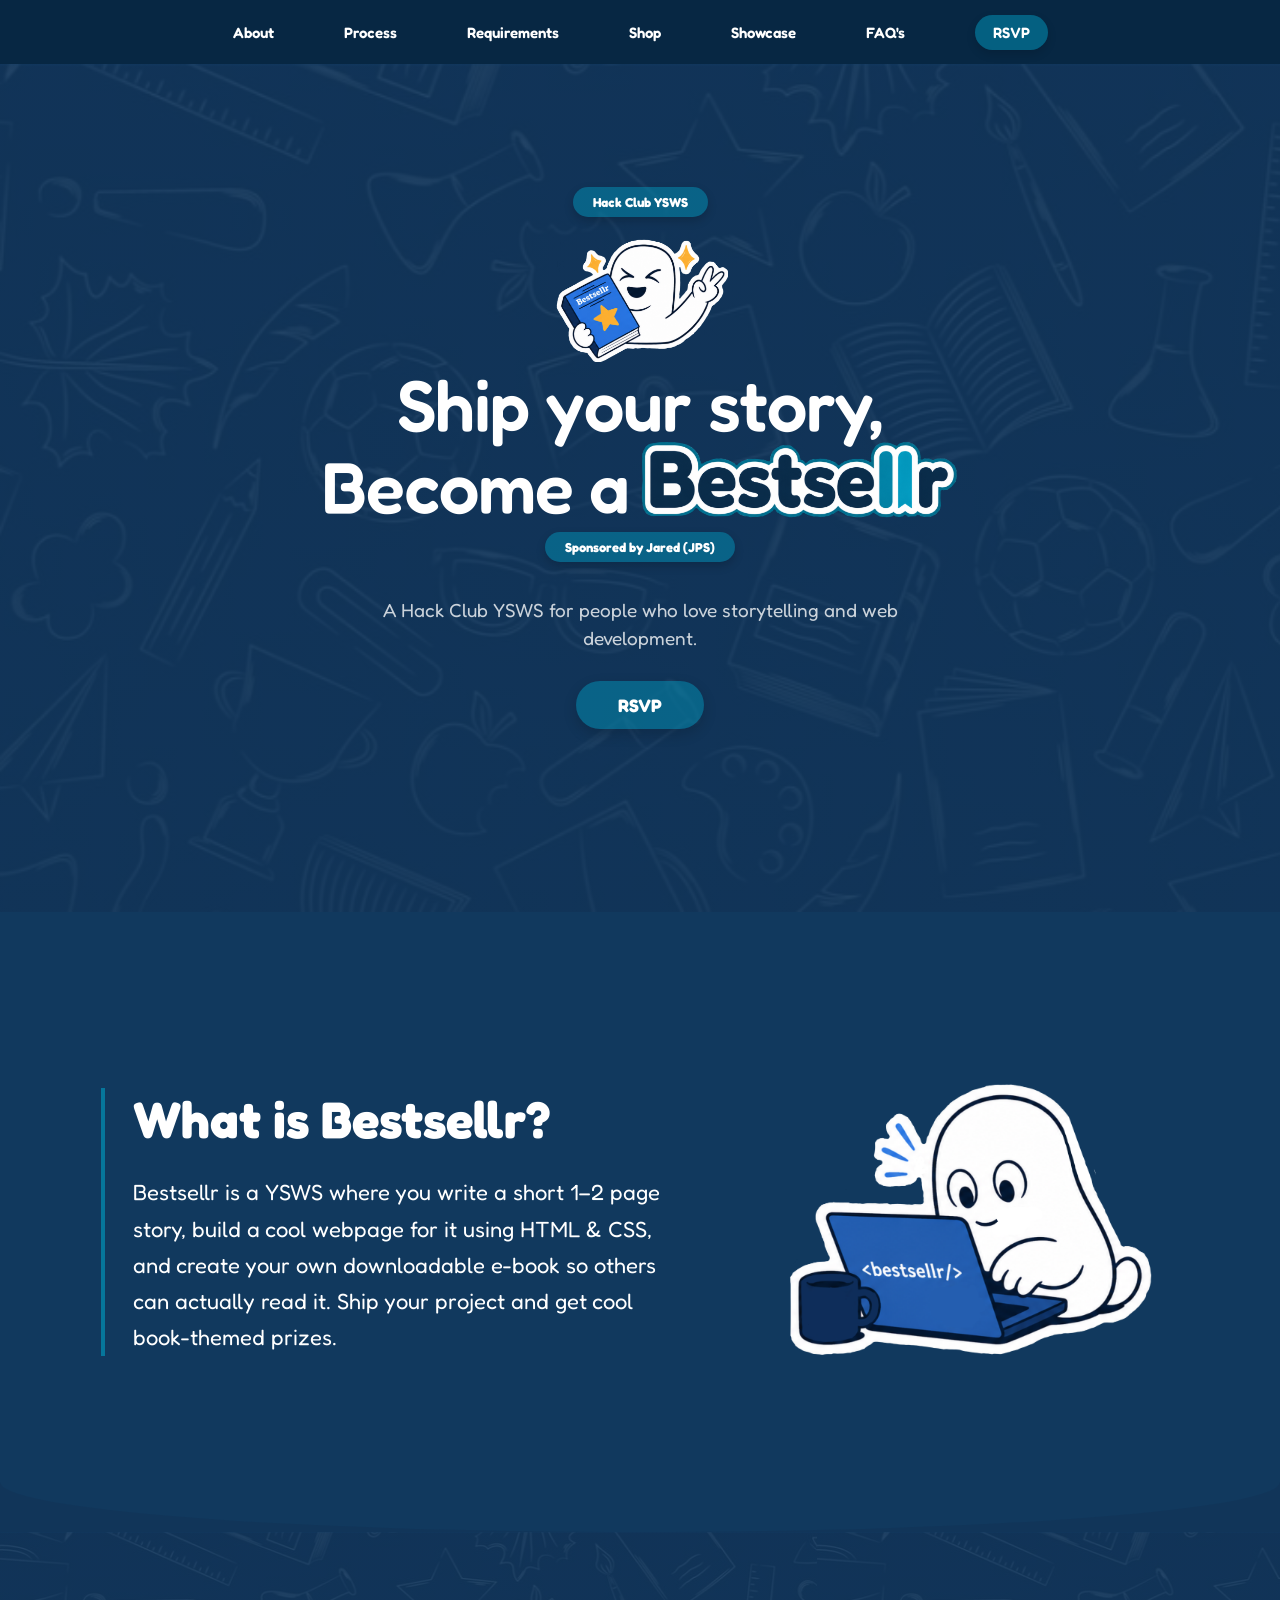
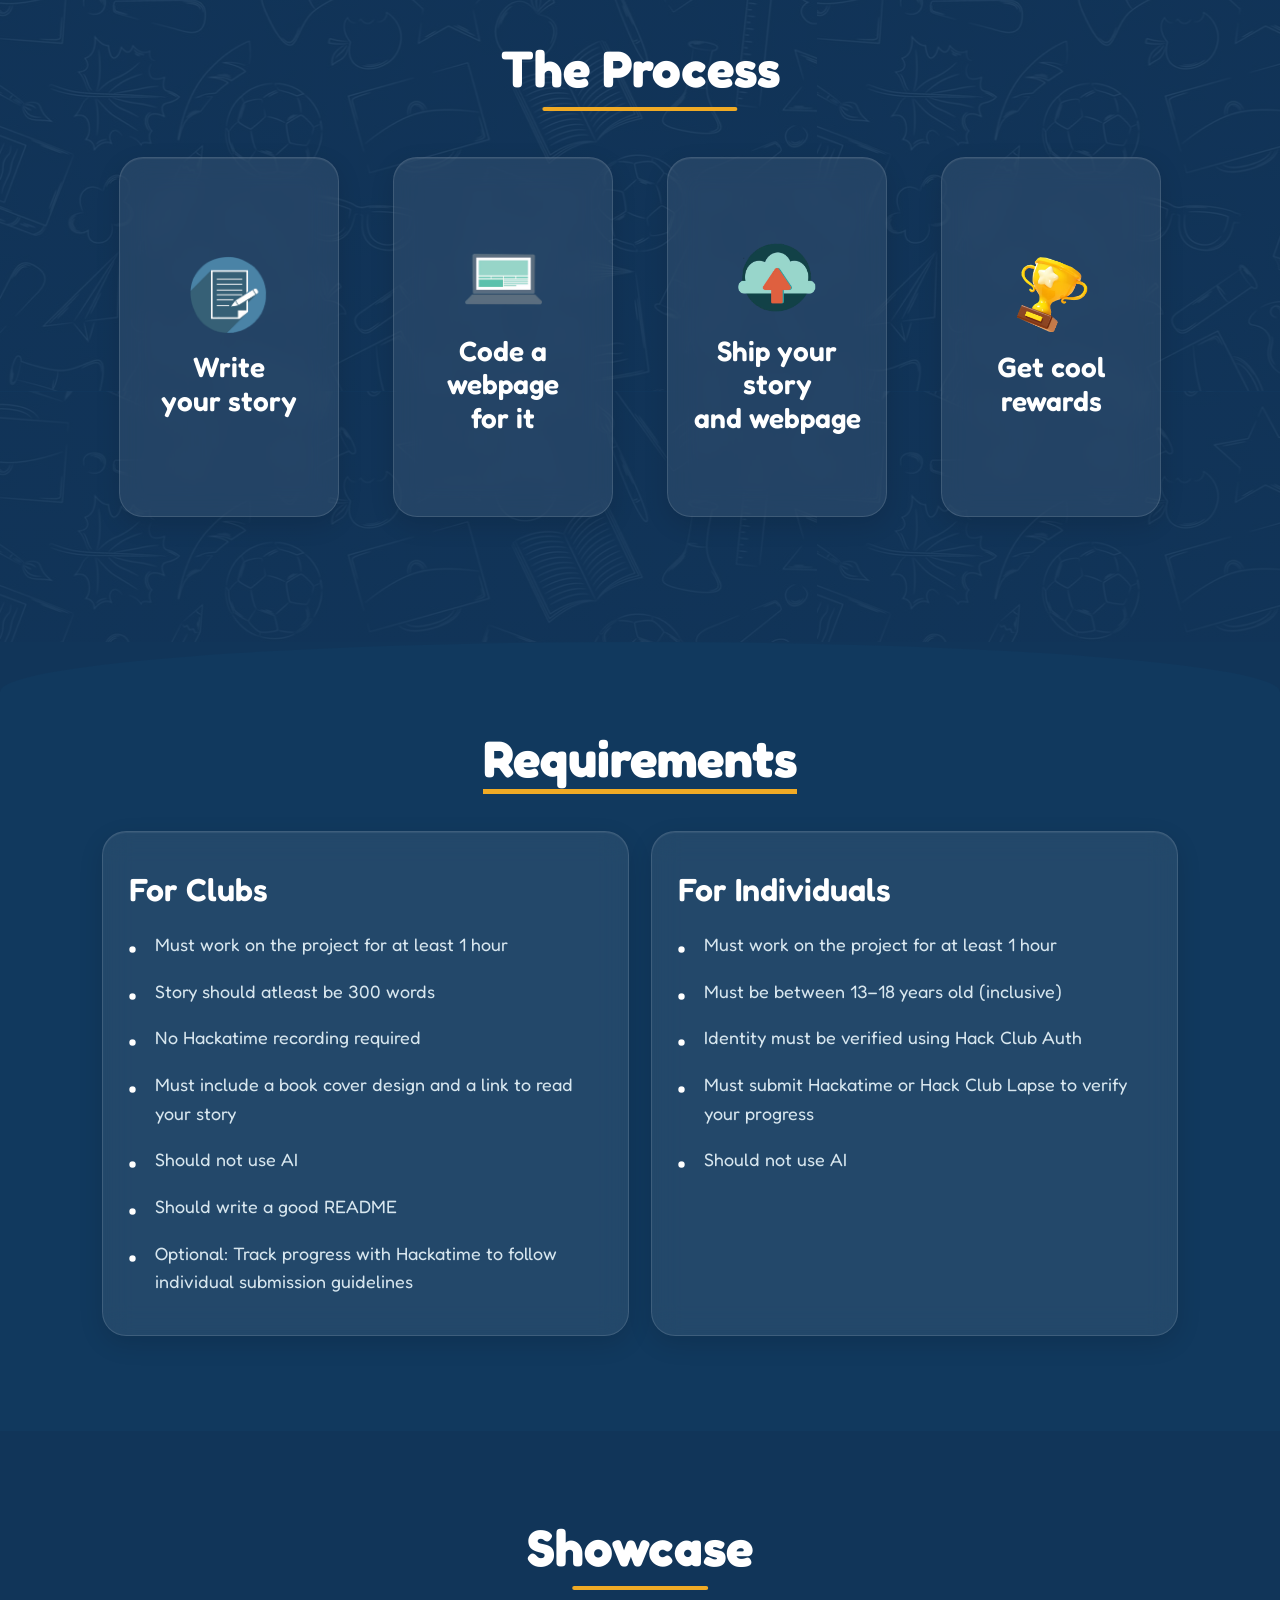
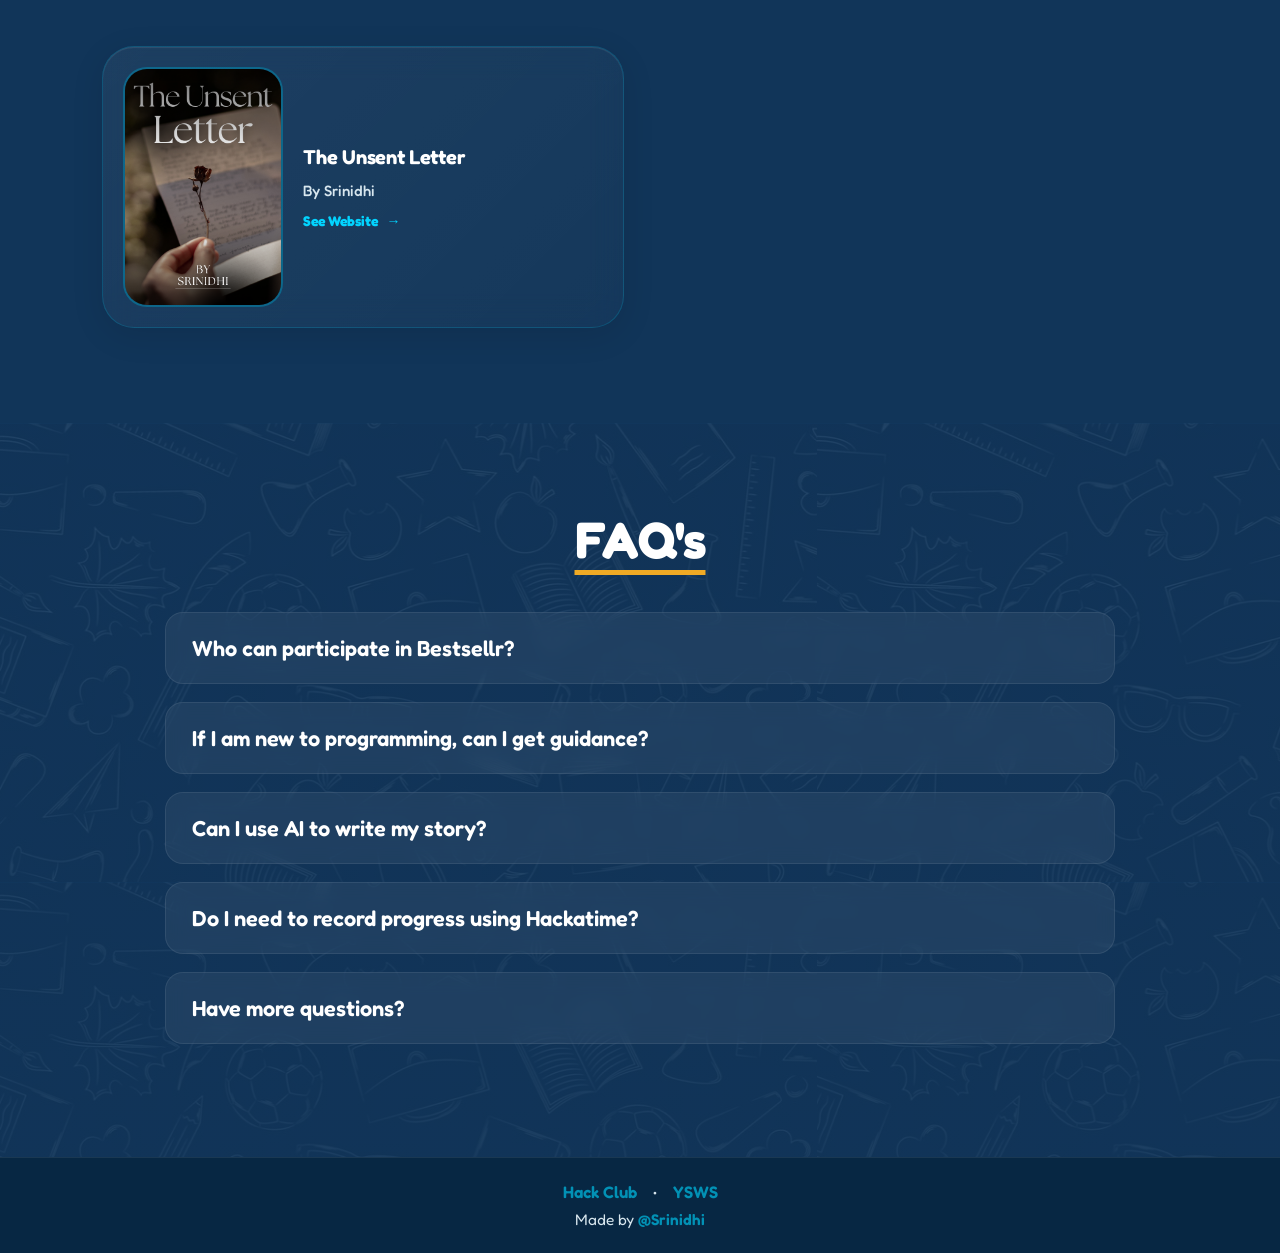
==== commit 419d3bf3: "Added the sponsor name" ====
--- a/index.html
+++ b/index.html
@@ -37,6 +37,7 @@
                 <img src="images/bestsellr-logo.png" alt="Bestsellr Logo">
             </div>
         </div>
+        <span class="tag">Sponsored by Jared (JPS)</span>
         <p>A Hack Club YSWS for people who love storytelling and web development.</p>
         <a href="https://rsvp.hackclub.community/bestsellr" class="hero-button">RSVP</a>
     </header>
